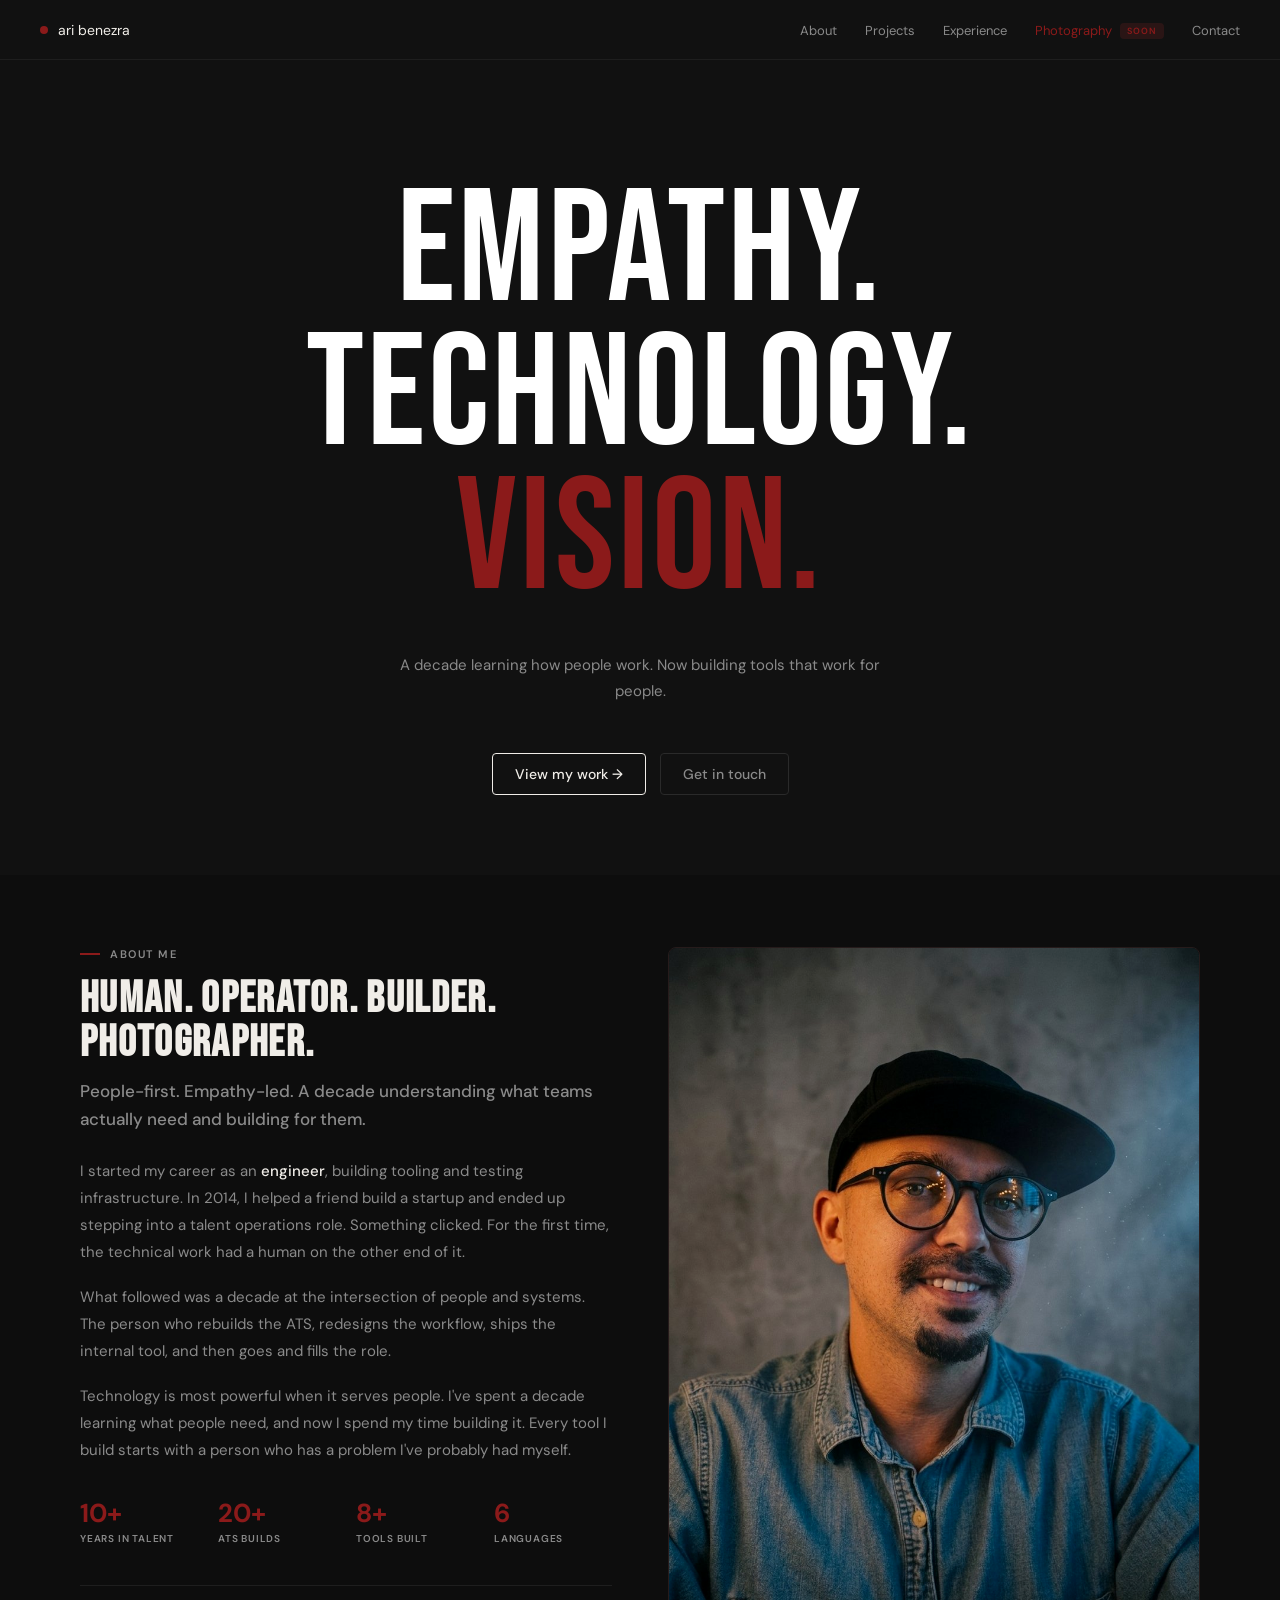
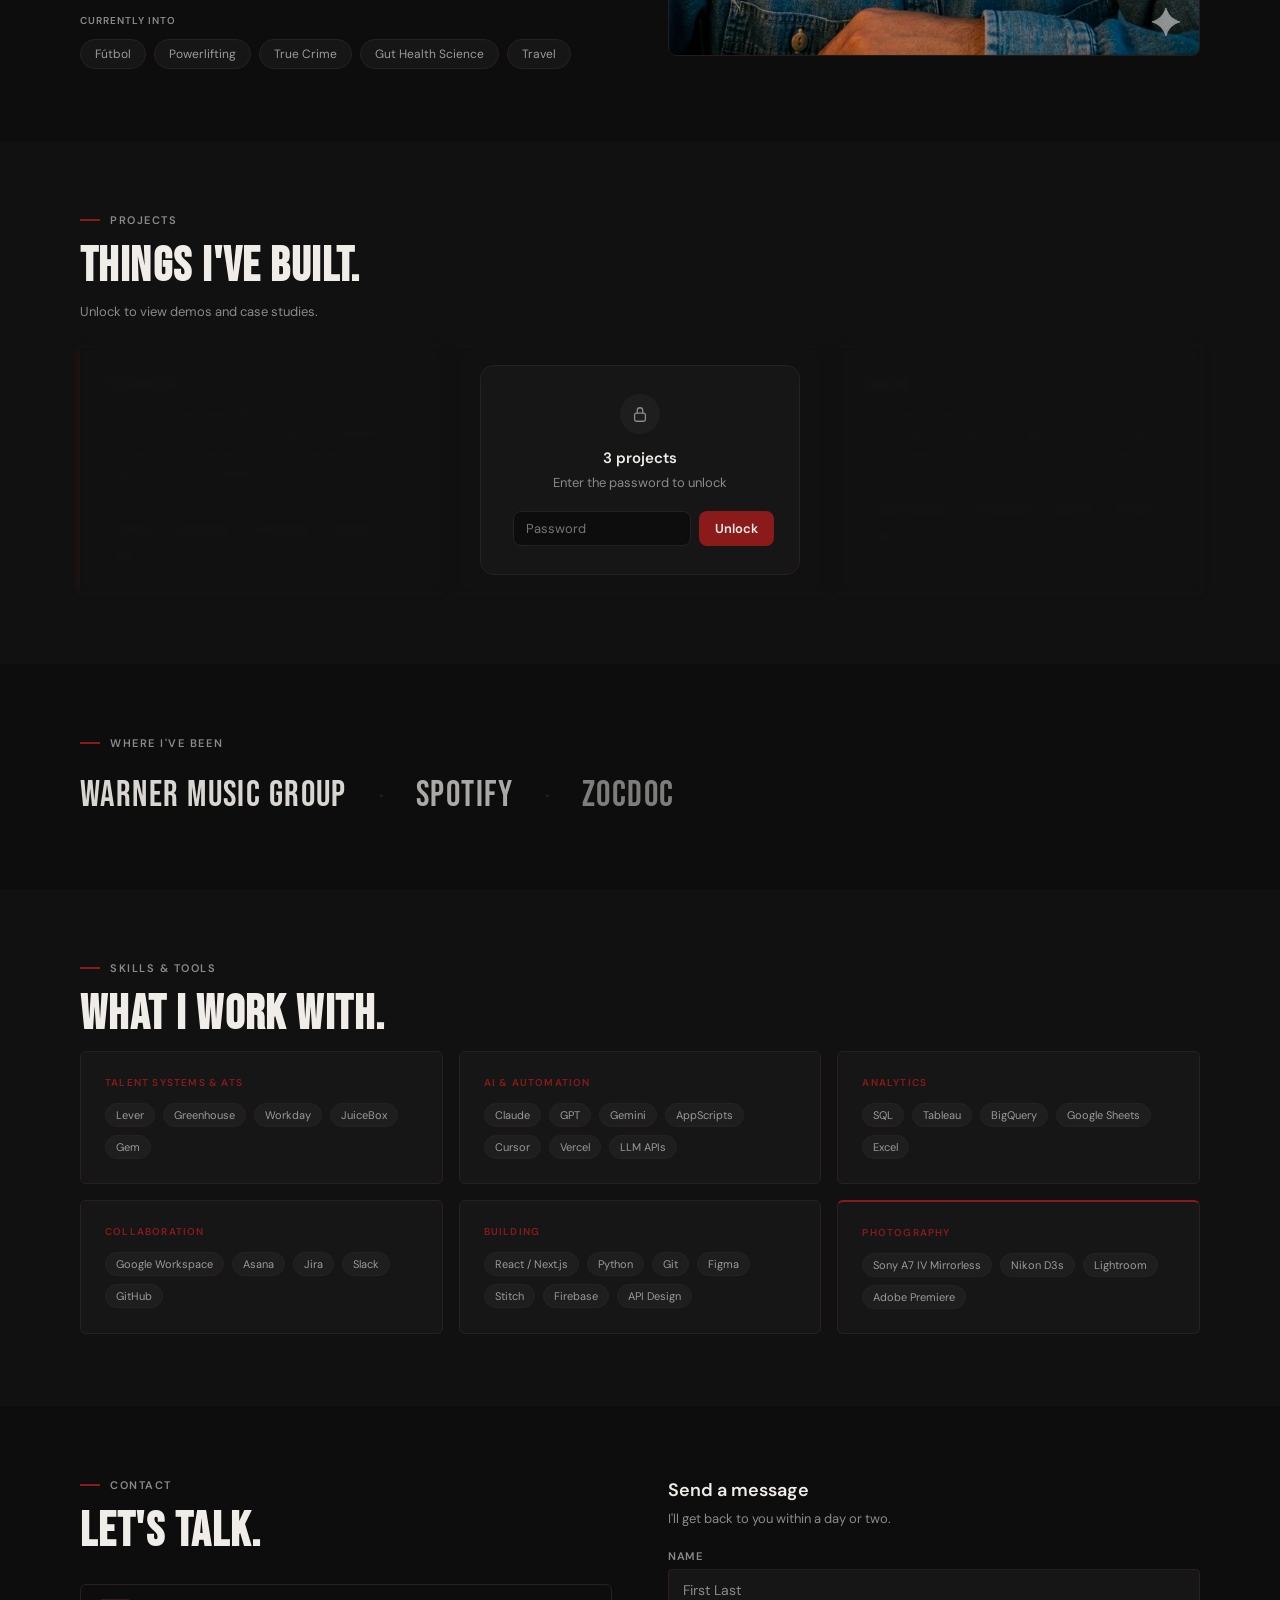
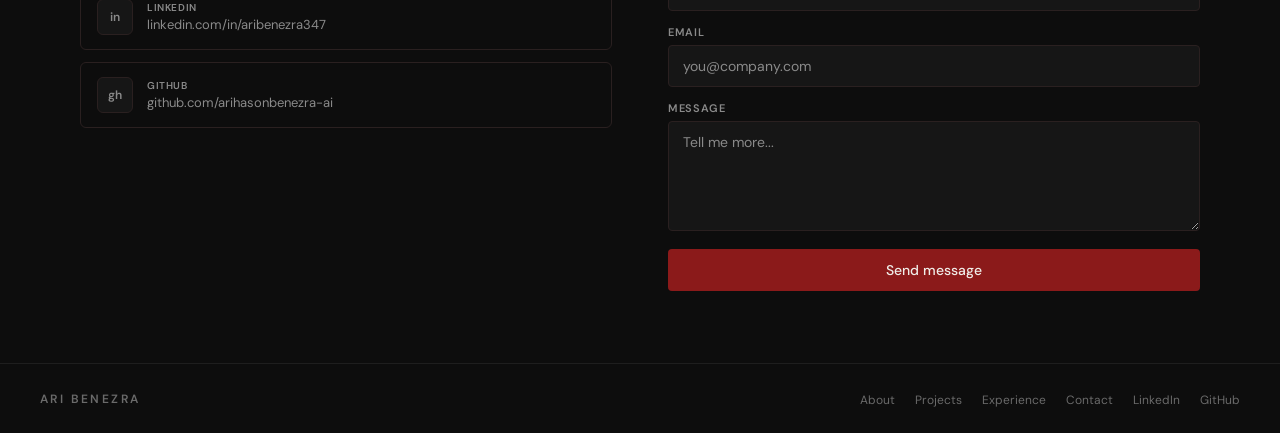
==== index.html @ 7c0af161 "Update hero subheadline" ====
<!DOCTYPE html>
<html lang="en">
<head>
<meta charset="UTF-8"/>
  <link rel="apple-touch-icon" sizes="180x180" href="/apple-touch-icon.png">
  <link rel="icon" type="image/png" sizes="32x32" href="/favicon-32x32.png">
  <link rel="icon" type="image/png" sizes="16x16" href="/favicon-16x16.png">
  <link rel="manifest" href="/site.webmanifest">

  <!-- Open Graph -->
  <meta property="og:title" content="Ari Benezra — Talent &amp; People Tech"/>
  <meta property="og:description" content="Engineer. Recruiter. Builder. A decade at the intersection of people and systems — now designing and shipping tools for people."/>
  <meta property="og:url" content="https://aribenezra.com"/>
  <meta property="og:type" content="website"/>
  <meta name="twitter:card" content="summary_large_image"/>
  <meta name="twitter:title" content="Ari Benezra — Talent &amp; People Tech"/>
  <meta name="twitter:description" content="Engineer. Recruiter. Builder. A decade at the intersection of people and systems — now designing and shipping tools for people."/>
<meta name="viewport" content="width=device-width, initial-scale=1.0"/>
<title>Ari Benezra</title>
<link href="https://fonts.googleapis.com/css2?family=Bebas+Neue&family=DM+Sans:wght@300;400;500;600&display=swap" rel="stylesheet"/>
<style>
*{box-sizing:border-box;margin:0;padding:0}
:root{
  --bg:#111111;--surface:#0D0D0D;--card:#161616;
  --border:#2A2020;--border-subtle:#1E1E1E;
  --accent:#8B1A1A;--accent-soft:#2A1515;
  --text:#F0EDE8;--muted:#8A8A8A;--dim:#8A8A8A;--verydim:#8A8A8A;--footer-muted:#6A6A6A;
  --amber:#8B1A1A;
}
html{scroll-behavior:smooth}
body{background:var(--bg);color:var(--text);font-family:'DM Sans',sans-serif;-webkit-font-smoothing:antialiased;overflow-x:hidden}
section{padding:72px 40px}

nav{
  position:sticky;top:0;left:0;right:0;z-index:100;
  padding:0 40px;height:60px;
  display:flex;align-items:center;justify-content:space-between;
  background:#111111;
  border-bottom:1px solid #1E1E1E;
}
.nav-logo{
  display:flex;align-items:center;gap:10px;
  font-family:'DM Sans',sans-serif;font-size:14px;font-weight:400;letter-spacing:normal;text-transform:none;
  color:#F0EDE8;text-decoration:none;
}
.nav-logo-dot{width:8px;height:8px;background:#8B1A1A;border-radius:50%;flex-shrink:0}
.nav-links{display:flex;gap:28px;list-style:none;align-items:center;flex-wrap:wrap}
.nav-links a{font-size:13px;font-weight:400;color:#8A8A8A;text-decoration:none;transition:color .15s}
.nav-links a:hover{color:#F0EDE8}
.nav-link-photo{display:inline-flex;align-items:center;gap:8px;font-weight:500;color:#8B1A1A!important}
.nav-link-photo:hover{color:#F0EDE8!important}
.nav-soon{
  font-size:9px;font-weight:600;letter-spacing:.12em;text-transform:uppercase;
  background:#2A1515;color:#8B1A1A;border-radius:4px;padding:2px 7px;
}

.hero{
  background:#111111;
  min-height:auto;
  width:100%;
  display:flex;
  flex-direction:column;
  align-items:center;
  justify-content:center;
  padding:120px 80px 80px;
  position:relative;
  text-align:center;
}
.hero-inner{
  width:100%;
  max-width:none;
  margin:0 auto;
  display:flex;
  flex-direction:column;
  align-items:center;
  text-align:center;
}
.hero-headline{
  font-family:'Bebas Neue',sans-serif;
  font-size:clamp(76px,14vw,160px);
  line-height:.9;
  letter-spacing:.02em;
  width:100%;
  text-align:center;
}
.hero-headline .hl-white{color:#fff}
.hero-headline .hl-crimson{color:#8B1A1A}
.hero-sub{
  margin:40px auto 0;
  font-size:15px;
  font-weight:400;
  color:#8A8A8A;
  line-height:1.75;
  max-width:520px;
  text-align:center;
}
.hero-actions{
  display:flex;
  flex-wrap:wrap;
  gap:14px;
  margin-top:48px;
  justify-content:center;
  width:100%;
}
.hero-btn{
  display:inline-flex;align-items:center;gap:8px;
  font-size:14px;font-weight:500;font-family:'DM Sans',sans-serif;
  padding:11px 22px;border-radius:4px;text-decoration:none;cursor:pointer;
  transition:opacity .15s,border-color .15s,color .15s;
}
.hero-btn-primary{border:1px solid #F0EDE8;color:#F0EDE8;background:transparent}
.hero-btn-primary:hover{opacity:.85}
.hero-btn-secondary{border:1px solid #2A2A2A;color:#8A8A8A;background:transparent}
.hero-btn-secondary:hover{color:#F0EDE8;border-color:#6A6A6A}

.container{max-width:1120px;margin:0 auto;padding:0}
.eyebrow{
  font-size:11px;font-weight:600;letter-spacing:.14em;text-transform:uppercase;
  color:#8A8A8A;margin-bottom:16px;display:flex;align-items:center;gap:10px;
}
.eyebrow::before{content:'';width:20px;height:2px;background:#8B1A1A;flex-shrink:0}
.section-title{
  font-family:'Bebas Neue',sans-serif;font-size:48px;letter-spacing:.03em;color:#F0EDE8;line-height:1;margin-bottom:12px;
}
.section-title--about{font-size:44px}
.proj-subtitle{font-size:13px;color:#8A8A8A;margin-bottom:28px;max-width:520px}

.about-section{background:#0D0D0D}
.about-grid{display:grid;grid-template-columns:1fr 1fr;gap:56px;align-items:start}
.about-text .about-lead{font-size:17px;font-weight:500;color:#8A8A8A;line-height:1.7;margin-bottom:24px}
.about-text p{font-size:15px;color:#8A8A8A;line-height:1.8;margin-bottom:18px}
.about-text p strong{color:#F0EDE8;font-weight:500}
.about-stats{display:grid;grid-template-columns:repeat(4,1fr);gap:20px;margin-top:36px}
.stat-num{font-size:26px;font-weight:700;color:#8B1A1A;line-height:1;margin-bottom:6px}
.stat-label{font-size:10px;font-weight:600;letter-spacing:.08em;text-transform:uppercase;color:#8A8A8A}
.about-currently{margin-top:40px;padding-top:28px;border-top:1px solid #1E1E1E}
.about-currently-label{
  font-size:10px;font-weight:600;letter-spacing:.1em;text-transform:uppercase;color:#8A8A8A;margin-bottom:12px;
}
.about-chip-row{display:flex;flex-wrap:wrap;gap:8px}
.about-chip{
  background:#161616;border:1px solid #2A2020;color:#9A9A9A;
  font-size:12px;padding:6px 14px;border-radius:20px;
}
.about-img{width:100%;border-radius:8px;border:1px solid #2A2020;filter:contrast(1.05)}
.about-photo-col{align-self:start}

.proj-bg{background:#111111}
.project-cards{display:grid;grid-template-columns:1fr 1fr 1fr;gap:20px;margin-top:8px;position:relative}
.project-card{
  background:#161616;border:1px solid #2A2020;border-left:2px solid #8B1A1A;
  border-radius:6px;padding:24px;text-decoration:none;display:block;
  transition:border-color .2s,transform .2s;
}
.project-card:hover{border-color:#3a2a2a;transform:translateY(-2px)}
.project-card h3{font-size:15px;font-weight:500;color:#F0EDE8;margin-bottom:10px}
.project-card p{font-size:12px;color:#8A8A8A;line-height:1.7;margin-bottom:14px}
.project-tags{display:flex;flex-wrap:wrap;gap:6px}
.ptag{background:#1E1E1E;color:#9A9A9A;font-size:10px;font-weight:500;padding:4px 8px;border-radius:3px}
.project-card-links a:hover{text-decoration:underline}

.exp-section{background:#0D0D0D}
.exp-list{margin-top:8px}
.exp-item{
  padding:24px 0;border-bottom:1px solid #1E1E1E;
  display:grid;grid-template-columns:180px 1fr;gap:32px;align-items:start;
}
.exp-item:last-child{border-bottom:none}
.exp-date{font-size:12px;color:#8A8A8A}
.exp-role{font-size:15px;font-weight:500;color:#F0EDE8;margin-bottom:6px}
.exp-company{font-size:13px;color:#8B1A1A;font-weight:500}

.skills-bg{background:#111111}
.skills-grid{display:grid;grid-template-columns:repeat(3,1fr);gap:16px;margin-top:8px}
.skill-group{background:#161616;border:1px solid #2A2020;border-radius:6px;padding:24px}
.skill-group--photo{border-top:2px solid #8B1A1A}
.skill-group-title{
  font-size:10px;font-weight:600;letter-spacing:.12em;text-transform:uppercase;color:#8B1A1A;margin-bottom:14px;
}
.skill-chips{display:flex;flex-wrap:wrap;gap:8px}
.skill-chip{
  background:#1E1E1E;border:1px solid #2A2020;color:#9A9A9A;
  font-size:11px;padding:4px 10px;border-radius:20px;
}

.contact-section{background:#0D0D0D}
.contact-inner{display:grid;grid-template-columns:1fr 1fr;gap:56px;align-items:start}
.contact-links{display:flex;flex-direction:column;gap:12px;margin-top:28px}
.contact-link{
  display:flex;align-items:center;gap:14px;padding:14px 16px;
  background:transparent;border:1px solid #2A2020;border-radius:6px;text-decoration:none;transition:border-color .15s;
}
.contact-link:hover{border-color:#6A6A6A}
.contact-link:hover .cl-value{color:#F0EDE8}
.contact-link-icon{
  width:36px;height:36px;background:#161616;border:1px solid #2A2020;border-radius:6px;
  display:flex;align-items:center;justify-content:center;font-size:12px;font-weight:600;color:#8A8A8A;flex-shrink:0;
}
.cl-label{font-size:10px;color:#8A8A8A;margin-bottom:2px;letter-spacing:.06em;text-transform:uppercase;font-weight:600}
.cl-value{font-size:13px;font-weight:400;color:#8A8A8A;transition:color .15s}
.contact-form-wrap{background:transparent;border:none;padding:0}
.contact-form-wrap h3{color:#F0EDE8;font-size:18px;font-weight:600;margin-bottom:8px}
.contact-form-wrap .form-hint{font-size:13px;color:#8A8A8A;margin-bottom:22px}
.contact-form-wrap input,.contact-form-wrap textarea{
  background:#161616;border:1px solid #2A2020;border-radius:4px;padding:11px 14px;
  font-size:14px;font-family:'DM Sans',sans-serif;color:#F0EDE8;outline:none;width:100%;box-sizing:border-box;
  transition:border-color .15s;
}
.contact-form-wrap textarea{min-height:110px;resize:vertical}
.contact-form-wrap input::placeholder,.contact-form-wrap textarea::placeholder{color:#8A8A8A}
.contact-form-wrap input:focus,.contact-form-wrap textarea:focus{border-color:#8B1A1A}
.contact-form-wrap label{font-size:11px;color:#8A8A8A;letter-spacing:.06em;text-transform:uppercase;font-weight:600}
.btn-submit{
  width:100%;background:#8B1A1A;color:#F0EDE8;border:none;border-radius:4px;
  padding:12px;font-size:14px;font-weight:500;font-family:'DM Sans',sans-serif;cursor:pointer;
  transition:background .15s,opacity .15s;
}
.btn-submit:hover{background:#a02020}

footer{
  background:#0D0D0D;border-top:1px solid #1E1E1E;padding:24px 40px;
  display:flex;align-items:center;justify-content:space-between;flex-wrap:wrap;gap:16px;
}
.footer-name{
  font-size:12px;font-weight:600;letter-spacing:.2em;text-transform:uppercase;color:#6A6A6A;
}
.footer-links{display:flex;flex-wrap:wrap;gap:20px;list-style:none}
.footer-links a{font-size:12px;color:#6A6A6A;text-decoration:none;transition:color .15s}
.footer-links a:hover{color:#8A8A8A}

.fu{animation:fadeUp .7s ease forwards;opacity:0}
@keyframes fadeUp{from{opacity:0;transform:translateY(16px)}to{opacity:1;transform:translateY(0)}}
.d1{animation-delay:.08s}

@media(max-width:900px){
  nav{padding:0 24px}
  section{padding:56px 24px}
  .hero{padding:96px 32px 64px;min-height:auto}
  .hero-sub{margin-top:32px}
  .hero-actions{margin-top:40px}
  .about-grid,.contact-inner,.exp-item{grid-template-columns:1fr}
  .about-stats{grid-template-columns:repeat(2,1fr)}
  .project-cards{grid-template-columns:1fr}
  .skills-grid{grid-template-columns:1fr 1fr}
  footer{padding:24px 24px}
}
@media(max-width:600px){
  .nav-links{gap:14px}
  .hero{padding:80px 24px 56px}
  .skills-grid{grid-template-columns:1fr}
  .about-stats{grid-template-columns:1fr 1fr;gap:14px}
  .stat-num{font-size:22px}
}

.company-bar {
  display: flex;
  align-items: center;
  gap: 32px;
  flex-wrap: wrap;
  margin-top: 24px;
}
.company-name {
  font-family: 'Bebas Neue', sans-serif;
  font-size: 36px;
  color: #F0EDE8;
  letter-spacing: 0.04em;
}
.company-dot {
  color: #2A2020;
  font-size: 24px;
}
</style>
</head>
<body>

<nav>
  <a href="#" class="nav-logo"><span class="nav-logo-dot" aria-hidden="true"></span>ari benezra</a>
  <ul class="nav-links">
    <li><a href="#about">About</a></li>
    <li><a href="#projects">Projects</a></li>
    <li><a href="#experience">Experience</a></li>
    <li><a href="#" class="nav-link-photo">Photography <span class="nav-soon">Soon</span></a></li>
    <li><a href="#contact">Contact</a></li>
  </ul>
</nav>

<section class="hero">
  <div class="hero-inner fu d1">
    <div class="hero-headline">
      <div class="hl-white">EMPATHY.</div>
      <div class="hl-white">TECHNOLOGY.</div>
      <div class="hl-crimson">VISION.</div>
    </div>
    <p class="hero-sub">A decade learning how people work. Now building tools that work for people.</p>
    <div class="hero-actions">
      <a class="hero-btn hero-btn-primary" href="#projects">View my work →</a>
      <a class="hero-btn hero-btn-secondary" href="#contact">Get in touch</a>
    </div>
  </div>
</section>

<!-- ABOUT -->
<section id="about" class="about-section">
  <div class="container">
    <div class="about-grid">
            <div class="about-text">
        <div class="eyebrow">About me</div>
        <h2 class="section-title section-title--about">HUMAN. OPERATOR. BUILDER. PHOTOGRAPHER.</h2>
        <p class="about-lead">People-first. Empathy-led. A decade understanding what teams actually need and building for them.</p>
        <p>I started my career as an <strong>engineer</strong>, building tooling and testing infrastructure. In 2014, I helped a friend build a startup and ended up stepping into a talent operations role. Something clicked. For the first time, the technical work had a human on the other end of it.</p>
        <p>What followed was a decade at the intersection of people and systems. The person who rebuilds the ATS, redesigns the workflow, ships the internal tool, and then goes and fills the role.</p>
        <p>Technology is most powerful when it serves people. I've spent a decade learning what people need, and now I spend my time building it. Every tool I build starts with a person who has a problem I've probably had myself.</p>
        <div class="about-stats">
          <div class="stat-item"><div class="stat-num">10+</div><div class="stat-label">Years in talent</div></div>
          <div class="stat-item"><div class="stat-num">20+</div><div class="stat-label">ATS builds</div></div>
          <div class="stat-item"><div class="stat-num">8+</div><div class="stat-label">Tools built</div></div>
          <div class="stat-item"><div class="stat-num">6</div><div class="stat-label">Languages</div></div>
        </div>
        <div class="about-currently">
          <div class="about-currently-label">Currently into</div>
          <div class="about-chip-row">
            <span class="about-chip">Fútbol</span>
            <span class="about-chip">Powerlifting</span>
            <span class="about-chip">True Crime</span>
            <span class="about-chip">Gut Health Science</span>
            <span class="about-chip">Travel</span>
          </div>
        </div>
      </div>
      <div class="about-photo-col">
        <img class="about-img" src="[data-uri]" alt="Ari Benezra"/>
      </div>
    </div>
  </div>
</section>

<!-- PROJECTS -->
<section id="projects" class="proj-bg">
  <div class="container">
    <div class="eyebrow">Projects</div>
    <h2 class="section-title">THINGS I'VE BUILT.</h2>
    <p class="proj-subtitle">Unlock to view demos and case studies.</p>
    <div class="project-cards" style="position:relative">
      <div id="proj-card-1" class="project-card" style="cursor:default;filter:blur(5px);pointer-events:none;user-select:none;opacity:.7">
        <h3>Locked In.</h3>
        <p>Interview scheduling platform with a recruiter/coordinator persona split. AI availability parsing, resume upload, AI email drafting, dual calendar previews, dashboard, reports, and historic archive.</p>
        <div class="project-tags"><span class="ptag">HR Tech</span><span class="ptag">Scheduling</span><span class="ptag">AI-Powered</span><span class="ptag">Firebase</span><span class="ptag">Live</span></div>
      </div>
      <div id="proj-card-2" class="project-card" style="cursor:default;filter:blur(5px);pointer-events:none;user-select:none;opacity:.7">
        <h3>Scout.</h3>
        <p>AI-powered hiring assistant with conversational intent detection. Answers candidate FAQ dynamically, and routes to a full interview trainer — with Practice Q&amp;A, STAR Coaching, and Mock Interview modes powered by Claude.</p>
        <div class="project-tags"><span class="ptag">AI</span><span class="ptag">Interview Prep</span><span class="ptag">Google Sheets</span><span class="ptag">Live</span></div>
      </div>
      <div id="proj-card-3" class="project-card" style="cursor:default;filter:blur(5px);pointer-events:none;user-select:none;opacity:.7">
        <h3>Signal.</h3>
        <p>AI-powered talent analytics tool. Drop in any recruiting or HR report and Signal reads it, visualizes it, and helps you tell the story — with smart filters, drill-downs, PDF exports, and an AI chat layer.</p>
        <div class="project-tags"><span class="ptag">Talent Analytics</span><span class="ptag">AI-Powered</span><span class="ptag">Data Viz</span><span class="ptag">HR Tech</span><span class="ptag">Live</span></div>
      </div>
      <div id="projects-unlock-overlay" style="position:absolute;inset:0;display:flex;align-items:center;justify-content:center;z-index:10;background:rgba(17,17,17,.95)">
        <div style="background:#161616;border:1px solid #2A2020;border-radius:14px;padding:28px 32px;text-align:center;max-width:320px;width:100%">
          <div style="width:40px;height:40px;background:#1E1E1E;border-radius:50%;display:flex;align-items:center;justify-content:center;margin:0 auto 14px">
            <svg width="18" height="18" viewBox="0 0 20 20" fill="none"><rect x="4" y="9" width="12" height="9" rx="2" stroke="#8A8A8A" stroke-width="1.5"/><path d="M7 9V6a3 3 0 016 0v3" stroke="#8A8A8A" stroke-width="1.5" stroke-linecap="round"/></svg>
          </div>
          <div style="font-size:15px;font-weight:600;color:#F0EDE8;margin-bottom:6px">3 projects</div>
          <div style="font-size:13px;color:#8A8A8A;margin-bottom:20px">Enter the password to unlock</div>
          <div style="display:flex;gap:8px">
            <input type="password" id="proj-password" placeholder="Password" onkeydown="if(event.key==='Enter')unlockProjects()" style="flex:1;background:#0D0D0D;border:1px solid #2A2020;border-radius:8px;padding:8px 12px;font-size:13px;color:#F0EDE8;outline:none;font-family:inherit"/>
            <button onclick="unlockProjects()" style="background:#8B1A1A;border:none;border-radius:8px;padding:8px 16px;font-size:13px;font-weight:600;color:#F0EDE8;cursor:pointer;font-family:inherit">Unlock</button>
          </div>
          <div id="proj-error" style="font-size:12px;color:#EF4444;margin-top:8px;display:none">Incorrect password</div>
        </div>
      </div>
    </div>
  </div>
</section>


<!-- EXPERIENCE -->
<section id="experience" class="exp-section">
  <div class="container">
    <div class="eyebrow">Where I've been</div>
    <div class="company-bar">
      <span class="company-name" style="opacity:0.9">Warner Music Group</span>
      <span class="company-dot">·</span>
      <span class="company-name" style="opacity:0.7">Spotify</span>
      <span class="company-dot">·</span>
      <span class="company-name" style="opacity:0.5">Zocdoc</span>
    </div>
  </div>
</section>


<!-- SKILLS -->
<section class="skills-bg">
  <div class="container">
    <div class="eyebrow">Skills &amp; Tools</div>
    <h2 class="section-title">WHAT I WORK WITH.</h2>
    <div class="skills-grid">
      <div class="skill-group"><div class="skill-group-title">Talent Systems &amp; ATS</div><div class="skill-chips"><span class="skill-chip">Lever</span><span class="skill-chip">Greenhouse</span><span class="skill-chip">Workday</span><span class="skill-chip">JuiceBox</span><span class="skill-chip">Gem</span></div></div>
      <div class="skill-group"><div class="skill-group-title">AI &amp; Automation</div><div class="skill-chips"><span class="skill-chip">Claude</span><span class="skill-chip">GPT</span><span class="skill-chip">Gemini</span><span class="skill-chip">AppScripts</span><span class="skill-chip">Cursor</span><span class="skill-chip">Vercel</span><span class="skill-chip">LLM APIs</span></div></div>
      <div class="skill-group"><div class="skill-group-title">Analytics</div><div class="skill-chips"><span class="skill-chip">SQL</span><span class="skill-chip">Tableau</span><span class="skill-chip">BigQuery</span><span class="skill-chip">Google Sheets</span><span class="skill-chip">Excel</span></div></div>
      <div class="skill-group"><div class="skill-group-title">Collaboration</div><div class="skill-chips"><span class="skill-chip">Google Workspace</span><span class="skill-chip">Asana</span><span class="skill-chip">Jira</span><span class="skill-chip">Slack</span><span class="skill-chip">GitHub</span></div></div>
      <div class="skill-group"><div class="skill-group-title">Building</div><div class="skill-chips"><span class="skill-chip">React / Next.js</span><span class="skill-chip">Python</span><span class="skill-chip">Git</span><span class="skill-chip">Figma</span><span class="skill-chip">Stitch</span><span class="skill-chip">Firebase</span><span class="skill-chip">API Design</span></div></div>
      <div class="skill-group skill-group--photo"><div class="skill-group-title">Photography</div><div class="skill-chips"><span class="skill-chip">Sony A7 IV Mirrorless</span><span class="skill-chip">Nikon D3s</span><span class="skill-chip">Lightroom</span><span class="skill-chip">Adobe Premiere</span></div></div>
    </div>
  </div>
</section>


<!-- CONTACT -->
<section id="contact" class="contact-section">
  <div class="container">
    <div class="contact-inner">
      <div>
        <div class="eyebrow">Contact</div>
        <h2 class="section-title">LET'S TALK.</h2>
        <div class="contact-links">
          <a href="https://www.linkedin.com/in/aribenezra347/" target="_blank" rel="noopener noreferrer" class="contact-link"><div class="contact-link-icon">in</div><div><div class="cl-label">LinkedIn</div><div class="cl-value">linkedin.com/in/aribenezra347</div></div></a>
          <a href="https://github.com/arihasonbenezra-ai" target="_blank" rel="noopener noreferrer" class="contact-link"><div class="contact-link-icon">gh</div><div><div class="cl-label">GitHub</div><div class="cl-value">github.com/arihasonbenezra-ai</div></div></a>
        </div>
      </div>
      <div class="contact-form-wrap">
        <h3>Send a message</h3>
        <p class="form-hint">I'll get back to you within a day or two.</p>
        <form action="https://formspree.io/f/mykndkln" method="POST">
          <div style="display:flex;flex-direction:column;gap:6px;margin-bottom:14px"><label for="cf-name">Name</label><input id="cf-name" name="name" placeholder="First Last"/></div>
          <div style="display:flex;flex-direction:column;gap:6px;margin-bottom:14px"><label for="cf-email">Email</label><input id="cf-email" type="email" name="email" placeholder="you@company.com"/></div>
          <div style="display:flex;flex-direction:column;gap:6px;margin-bottom:18px"><label for="cf-msg">Message</label><textarea id="cf-msg" name="message" placeholder="Tell me more..."></textarea></div>
          <button type="submit" class="btn-submit">Send message</button>
        </form>
      </div>
    </div>
  </div>
</section>


<footer>
  <div class="footer-name">ARI BENEZRA</div>
  <ul class="footer-links">
    <li><a href="#about">About</a></li>
    <li><a href="#projects">Projects</a></li>
    <li><a href="#experience">Experience</a></li>
    <li><a href="#contact">Contact</a></li>
    <li><a href="https://www.linkedin.com/in/aribenezra347/" target="_blank">LinkedIn</a></li>
    <li><a href="https://github.com/arihasonbenezra-ai" target="_blank">GitHub</a></li>
  </ul>
</footer>

<script>
function unlockProjects() {
  var pw = document.getElementById('proj-password').value;
  if (pw === '347queens') {
    var overlay = document.getElementById('projects-unlock-overlay');
    var cards = [
      { id: 'proj-card-3', links: '<div class="project-card-links" style="display:flex;gap:10px;margin-top:16px;flex-wrap:wrap"><a href="https://aribenezra.com/signal" target="_blank" rel="noopener noreferrer" style="display:inline-flex;align-items:center;gap:6px;font-size:12px;font-weight:500;color:#F0EDE8;text-decoration:none;background:#8B1A1A;padding:8px 16px;border-radius:4px">Learn More ↗</a></div>' },
      { id: 'proj-card-1', links: '<div class="project-card-links" style="display:flex;gap:10px;margin-top:16px;flex-wrap:wrap"><a href="https://aribenezra.com/lockedin" target="_blank" rel="noopener noreferrer" style="display:inline-flex;align-items:center;gap:6px;font-size:12px;font-weight:500;color:#F0EDE8;text-decoration:none;background:#8B1A1A;padding:8px 16px;border-radius:4px">Learn More ↗</a><a href="https://aribenezra.com/locked-in-case-study" target="_blank" rel="noopener noreferrer" style="display:inline-flex;align-items:center;gap:6px;font-size:12px;font-weight:500;color:#8B1A1A;text-decoration:none;border:1px solid #8B1A1A;padding:8px 16px;border-radius:4px">Business Case Study ↗</a><a href="https://aribenezra.com/locked-in-ux-case-study" target="_blank" rel="noopener noreferrer" style="display:inline-flex;align-items:center;gap:6px;font-size:12px;font-weight:500;color:#8B1A1A;text-decoration:none;border:1px solid #8B1A1A;padding:8px 16px;border-radius:4px">UX Case Study ↗</a></div>' },
      { id: 'proj-card-2', links: '<div class="project-card-links" style="display:flex;gap:10px;margin-top:16px;flex-wrap:wrap"><a href="https://aribenezra.com/scout" target="_blank" rel="noopener noreferrer" style="display:inline-flex;align-items:center;gap:6px;font-size:12px;font-weight:500;color:#F0EDE8;text-decoration:none;background:#8B1A1A;padding:8px 16px;border-radius:4px">Learn More ↗</a></div>' }
    ];
    cards.forEach(function(c) {
      var el = document.getElementById(c.id);
      if (el) {
        el.style.filter = 'none';
        el.style.pointerEvents = 'auto';
        el.style.userSelect = 'auto';
        el.style.opacity = '1';
        el.querySelector('.project-tags').insertAdjacentHTML('afterend', c.links);
      }
    });
    if (overlay) overlay.style.display = 'none';
  } else {
    var err = document.getElementById('proj-error');
    if (err) { err.style.display = 'block'; setTimeout(function(){ err.style.display='none'; }, 2500); }
  }
}
</script>
</body>
</html>
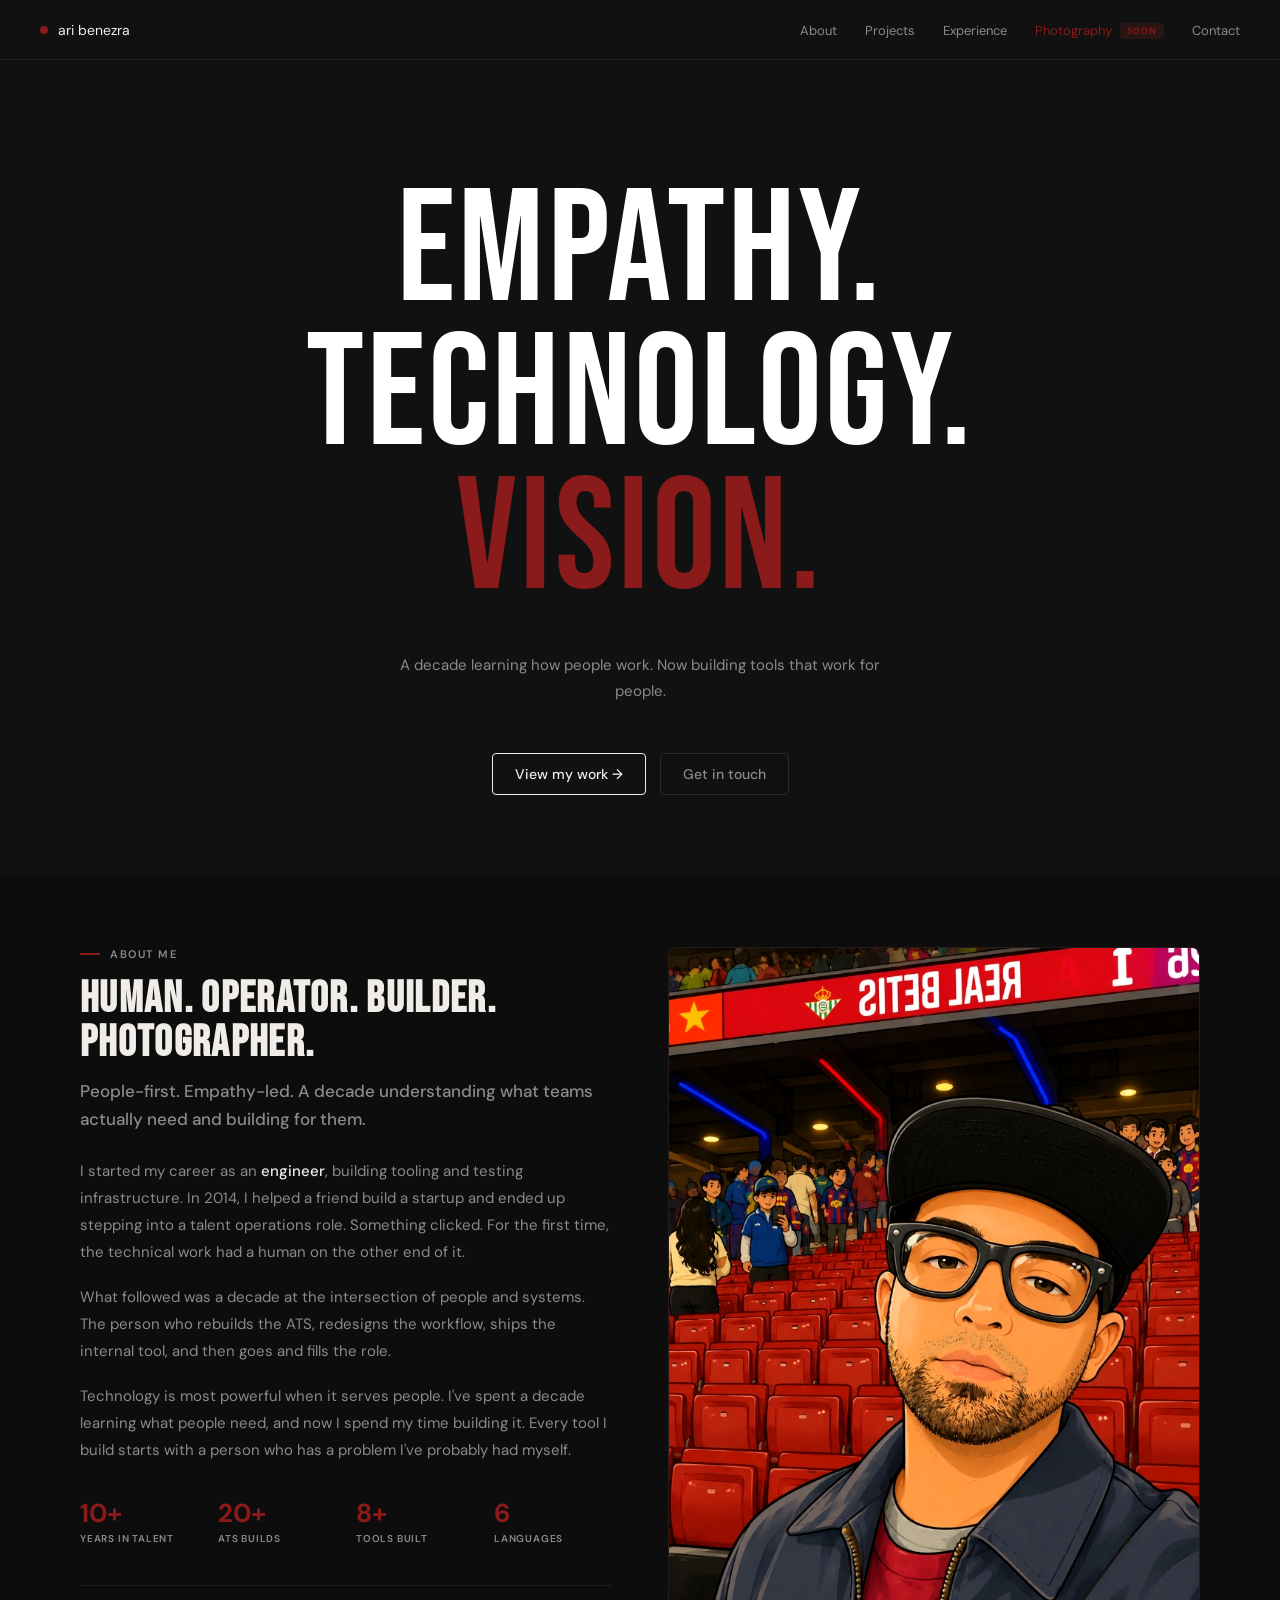
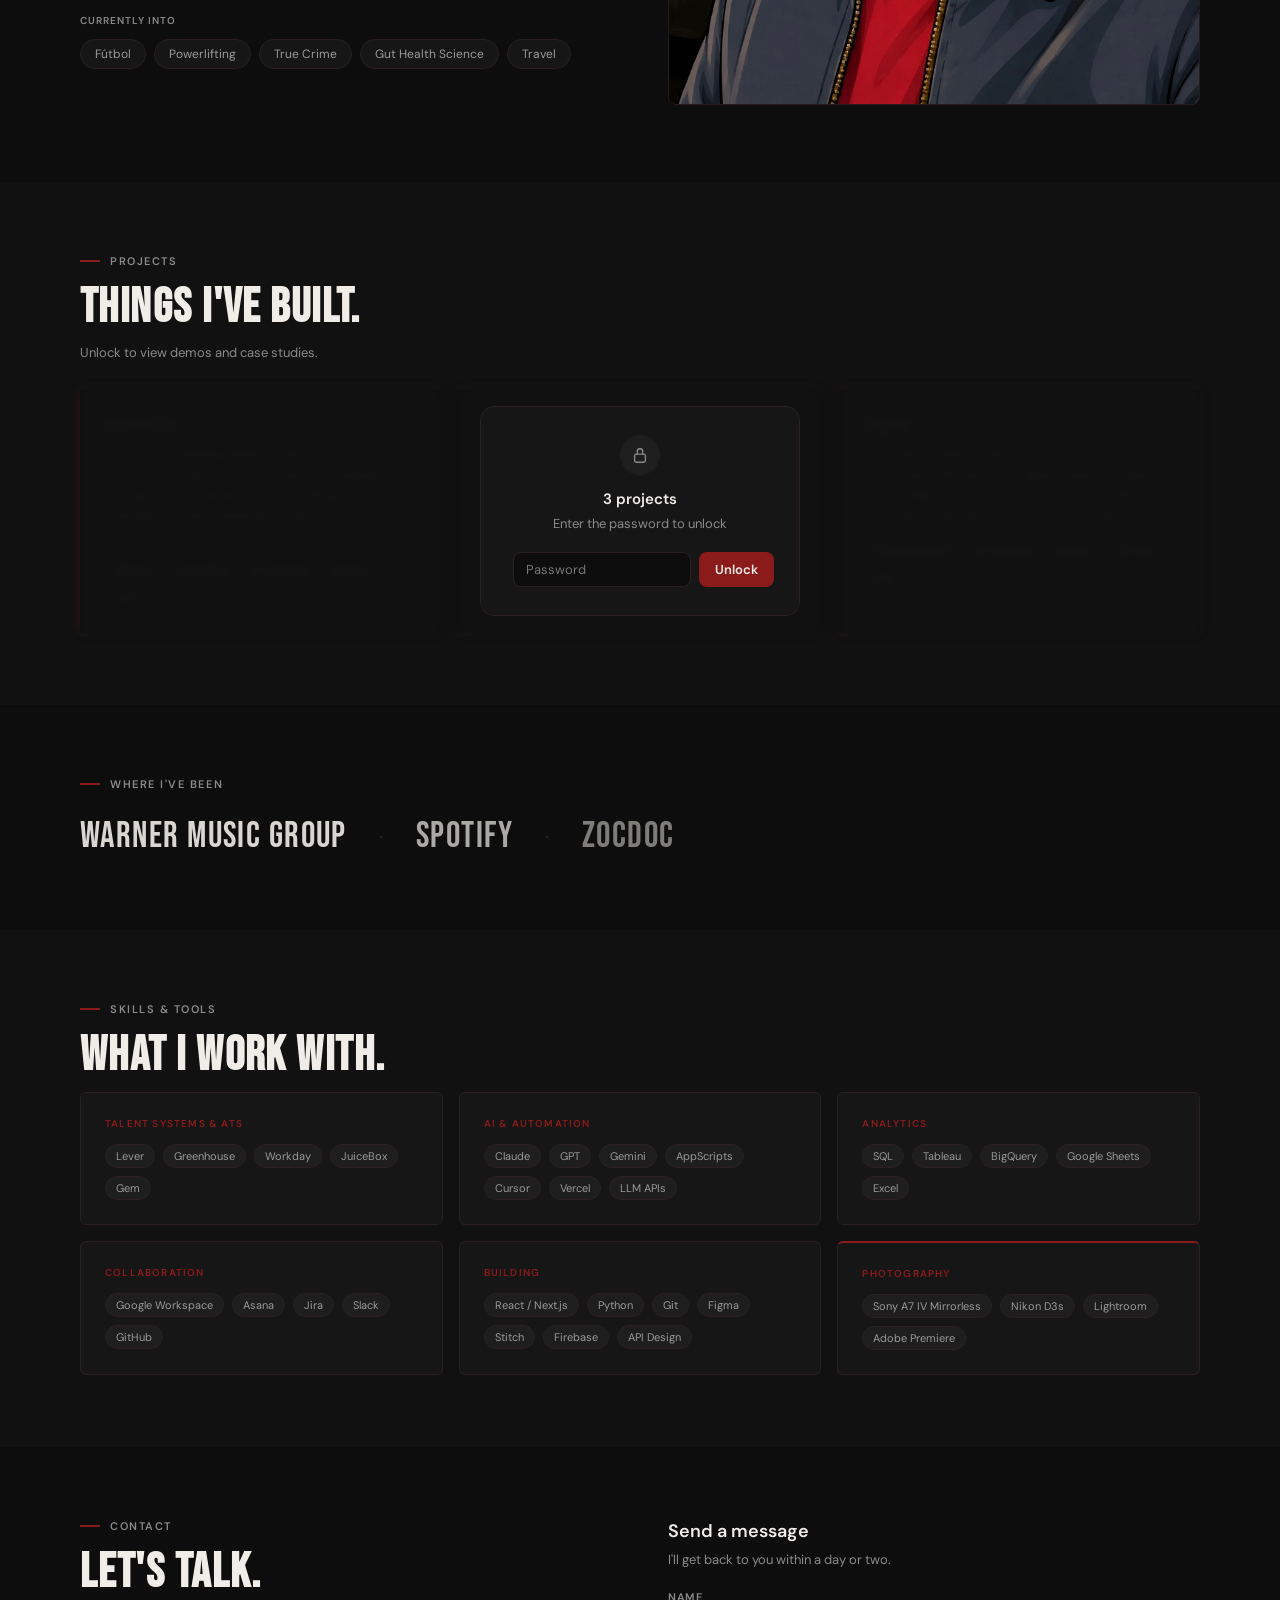
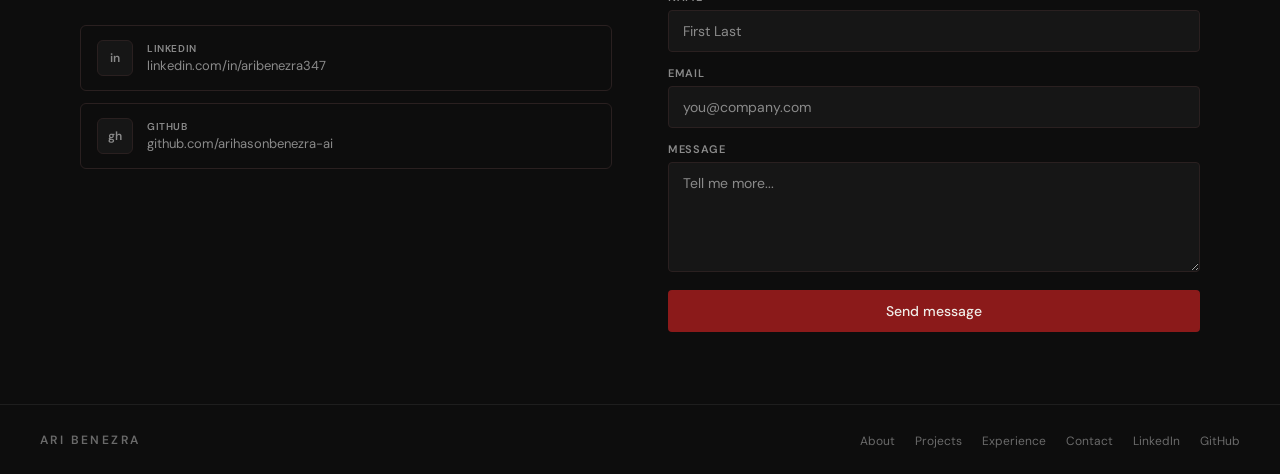
==== commit e4dab873: "Update About photo to new portrait. Co-authored-by: Cursor <cursoragent@cursor.com>" ====
--- a/index.html
+++ b/index.html
@@ -328,7 +328,7 @@
         </div>
       </div>
       <div class="about-photo-col">
-        <img class="about-img" src="[data-uri]" alt="Ari Benezra"/>
+        <img class="about-img" src="images/ari.jpg" alt="Ari Benezra"/>
       </div>
     </div>
   </div>
@@ -347,9 +347,9 @@
         <div class="project-tags"><span class="ptag">HR Tech</span><span class="ptag">Scheduling</span><span class="ptag">AI-Powered</span><span class="ptag">Firebase</span><span class="ptag">Live</span></div>
       </div>
       <div id="proj-card-2" class="project-card" style="cursor:default;filter:blur(5px);pointer-events:none;user-select:none;opacity:.7">
-        <h3>Scout.</h3>
-        <p>AI-powered hiring assistant with conversational intent detection. Answers candidate FAQ dynamically, and routes to a full interview trainer — with Practice Q&amp;A, STAR Coaching, and Mock Interview modes powered by Claude.</p>
-        <div class="project-tags"><span class="ptag">AI</span><span class="ptag">Interview Prep</span><span class="ptag">Google Sheets</span><span class="ptag">Live</span></div>
+        <h3>Ezzy.</h3>
+        <p>AI interview coach for candidates. Practice questions, structure answers with STAR, run full mock interviews, and get tailored feedback on your resume.</p>
+        <div class="project-tags"><span class="ptag">AI</span><span class="ptag">Interview Prep</span><span class="ptag">Career Coaching</span><span class="ptag">Live</span></div>
       </div>
       <div id="proj-card-3" class="project-card" style="cursor:default;filter:blur(5px);pointer-events:none;user-select:none;opacity:.7">
         <h3>Signal.</h3>
@@ -453,8 +453,8 @@
     var overlay = document.getElementById('projects-unlock-overlay');
     var cards = [
       { id: 'proj-card-3', links: '<div class="project-card-links" style="display:flex;gap:10px;margin-top:16px;flex-wrap:wrap"><a href="https://aribenezra.com/signal" target="_blank" rel="noopener noreferrer" style="display:inline-flex;align-items:center;gap:6px;font-size:12px;font-weight:500;color:#F0EDE8;text-decoration:none;background:#8B1A1A;padding:8px 16px;border-radius:4px">Learn More ↗</a></div>' },
-      { id: 'proj-card-1', links: '<div class="project-card-links" style="display:flex;gap:10px;margin-top:16px;flex-wrap:wrap"><a href="https://aribenezra.com/lockedin" target="_blank" rel="noopener noreferrer" style="display:inline-flex;align-items:center;gap:6px;font-size:12px;font-weight:500;color:#F0EDE8;text-decoration:none;background:#8B1A1A;padding:8px 16px;border-radius:4px">Learn More ↗</a><a href="https://aribenezra.com/locked-in-case-study" target="_blank" rel="noopener noreferrer" style="display:inline-flex;align-items:center;gap:6px;font-size:12px;font-weight:500;color:#8B1A1A;text-decoration:none;border:1px solid #8B1A1A;padding:8px 16px;border-radius:4px">Business Case Study ↗</a><a href="https://aribenezra.com/locked-in-ux-case-study" target="_blank" rel="noopener noreferrer" style="display:inline-flex;align-items:center;gap:6px;font-size:12px;font-weight:500;color:#8B1A1A;text-decoration:none;border:1px solid #8B1A1A;padding:8px 16px;border-radius:4px">UX Case Study ↗</a></div>' },
-      { id: 'proj-card-2', links: '<div class="project-card-links" style="display:flex;gap:10px;margin-top:16px;flex-wrap:wrap"><a href="https://aribenezra.com/scout" target="_blank" rel="noopener noreferrer" style="display:inline-flex;align-items:center;gap:6px;font-size:12px;font-weight:500;color:#F0EDE8;text-decoration:none;background:#8B1A1A;padding:8px 16px;border-radius:4px">Learn More ↗</a></div>' }
+      { id: 'proj-card-1', links: '<div class="project-card-links" style="display:flex;gap:10px;margin-top:16px;flex-wrap:wrap"><a href="https://aribenezra.com/lockedin" target="_blank" rel="noopener noreferrer" style="display:inline-flex;align-items:center;gap:6px;font-size:12px;font-weight:500;color:#F0EDE8;text-decoration:none;background:#8B1A1A;padding:8px 16px;border-radius:4px">Learn More ↗</a></div>' },
+      { id: 'proj-card-2', links: '<div class="project-card-links" style="display:flex;gap:10px;margin-top:16px;flex-wrap:wrap"><a href="https://meetezzy.com" target="_blank" rel="noopener noreferrer" style="display:inline-flex;align-items:center;gap:6px;font-size:12px;font-weight:500;color:#F0EDE8;text-decoration:none;background:#8B1A1A;padding:8px 16px;border-radius:4px">Learn More ↗</a></div>' }
     ];
     cards.forEach(function(c) {
       var el = document.getElementById(c.id);
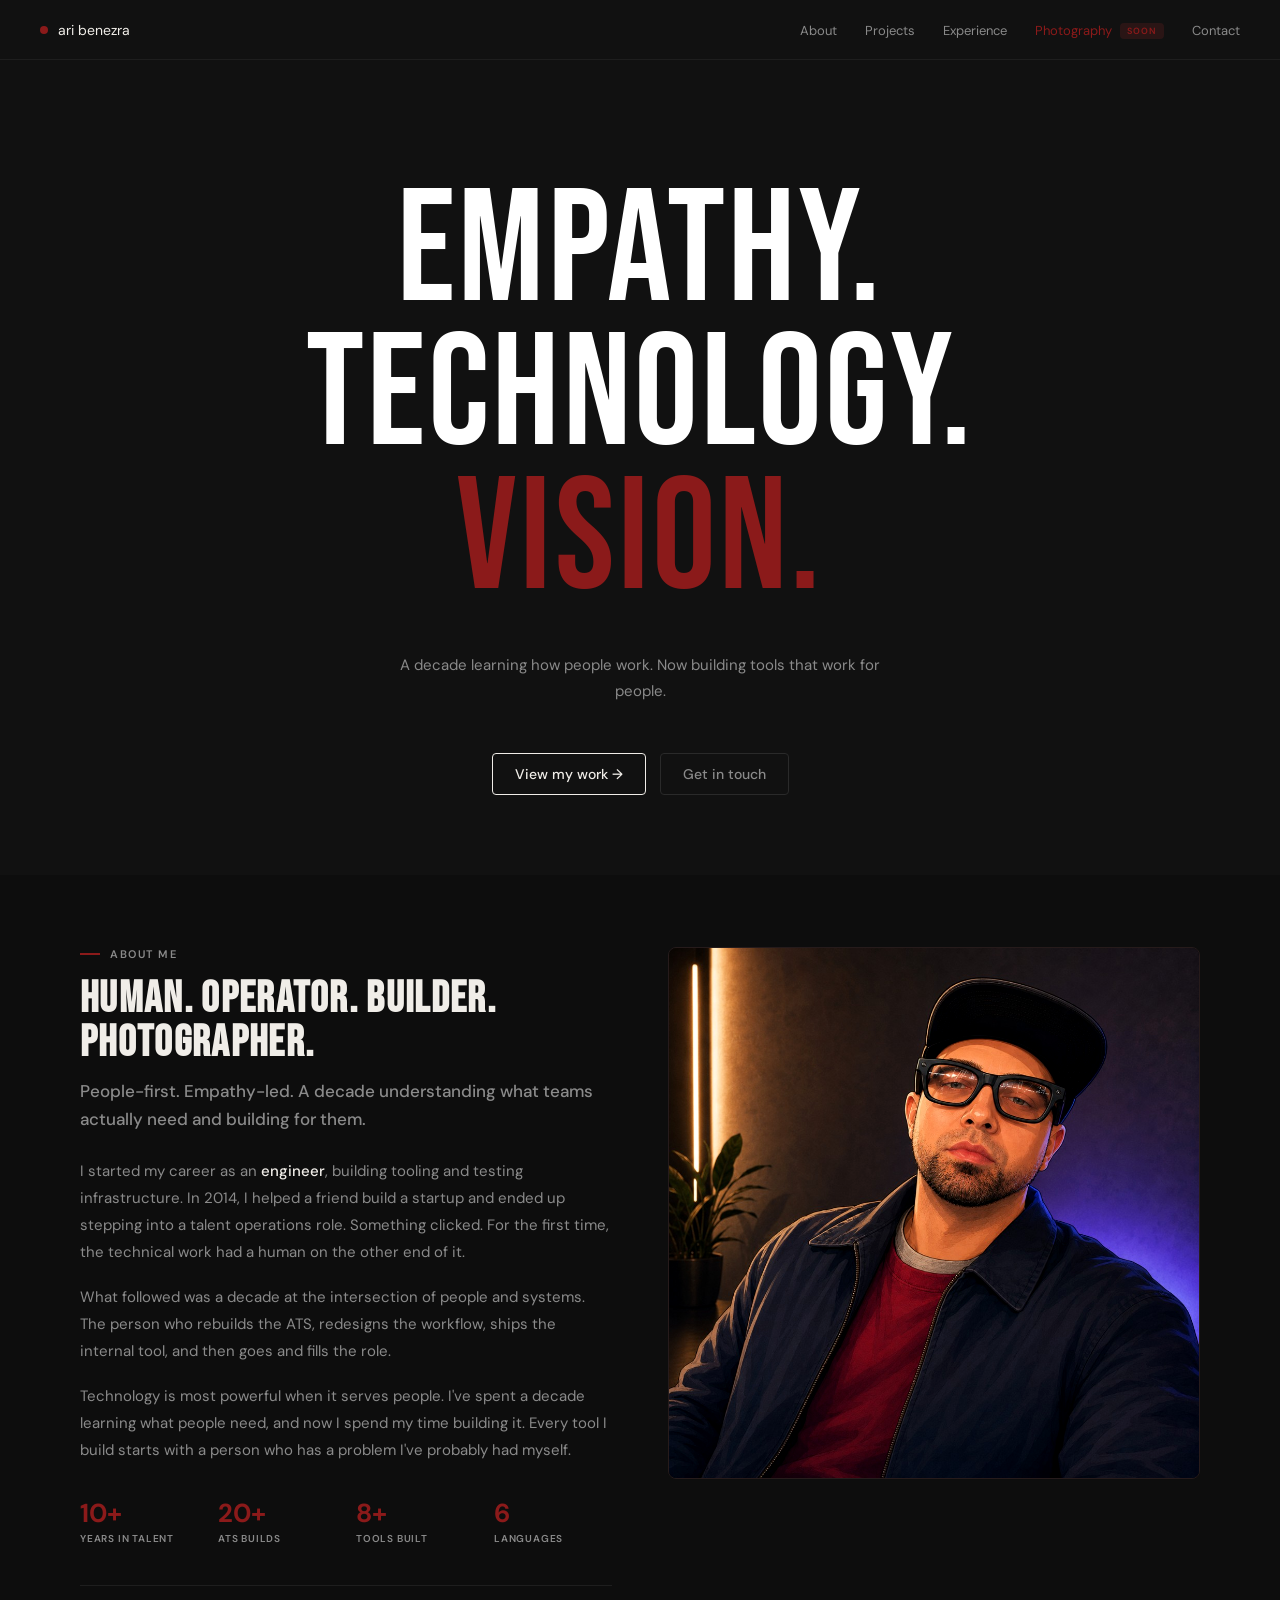
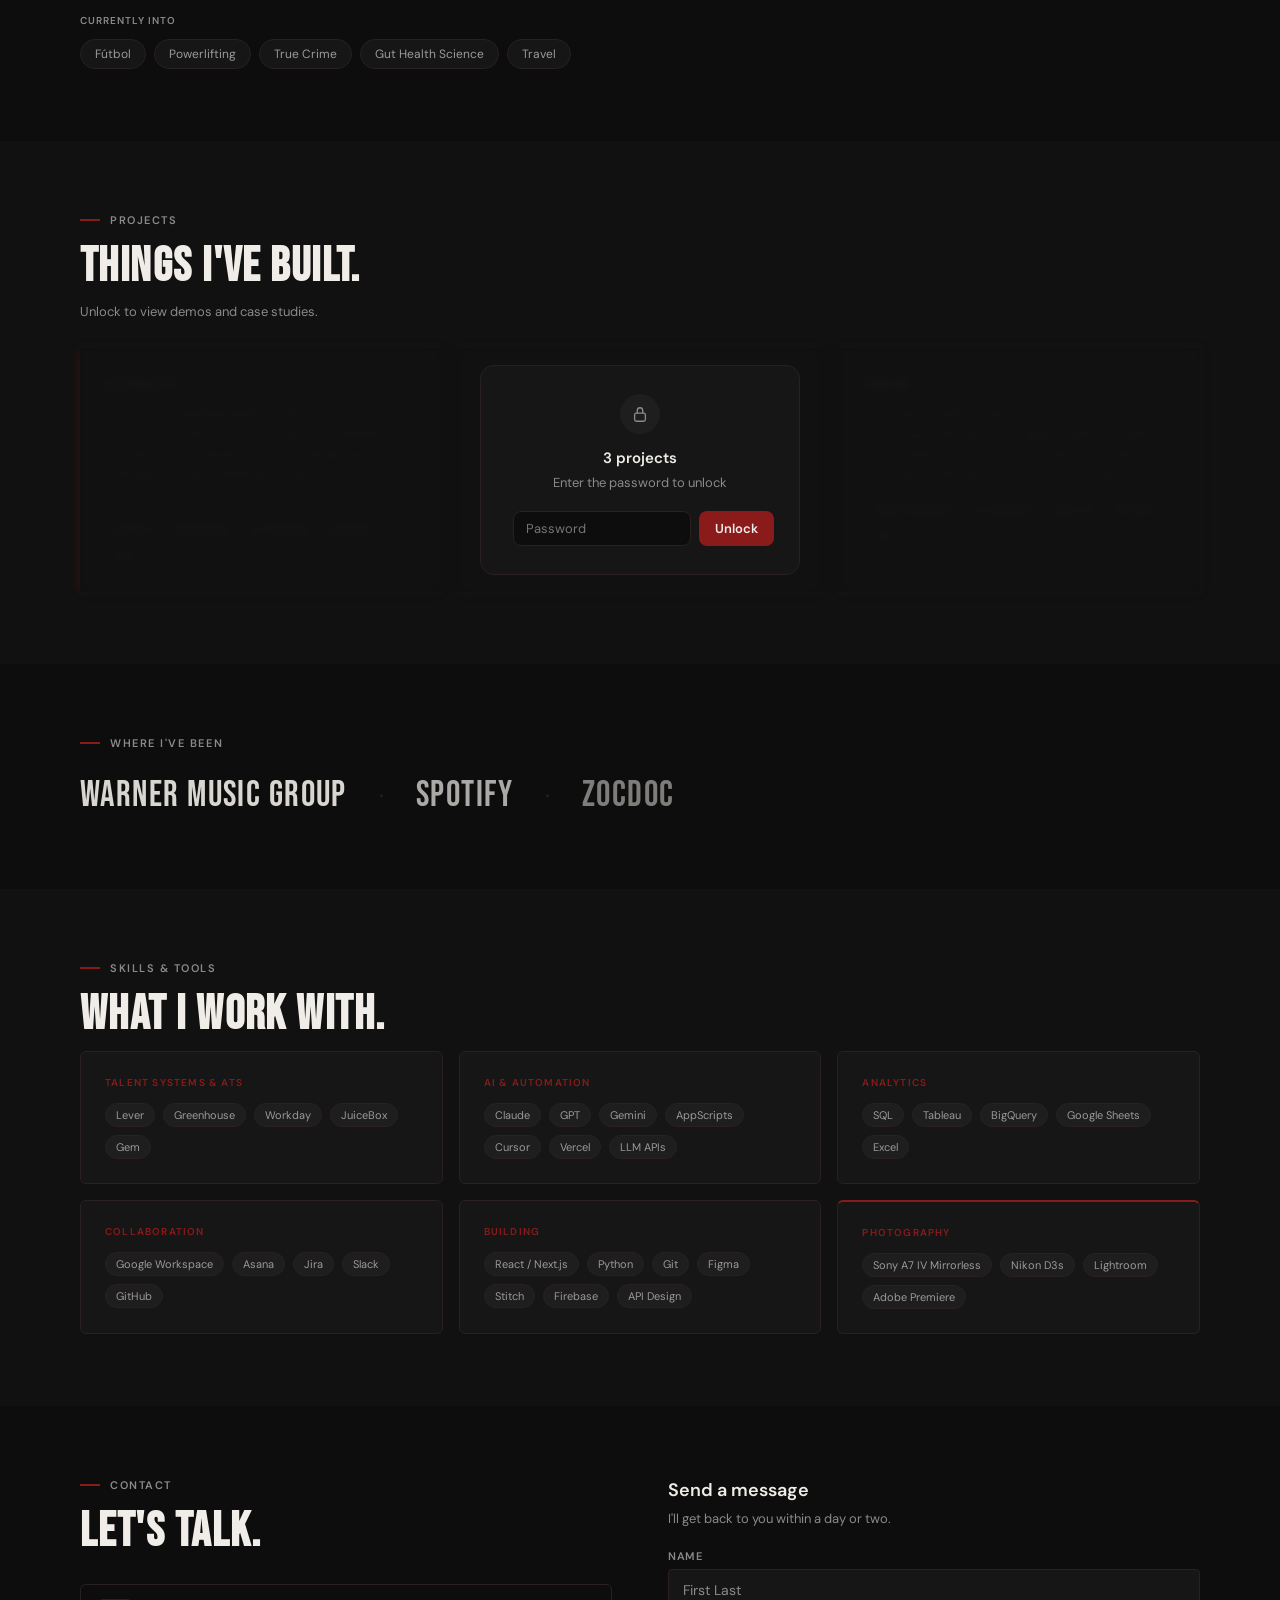
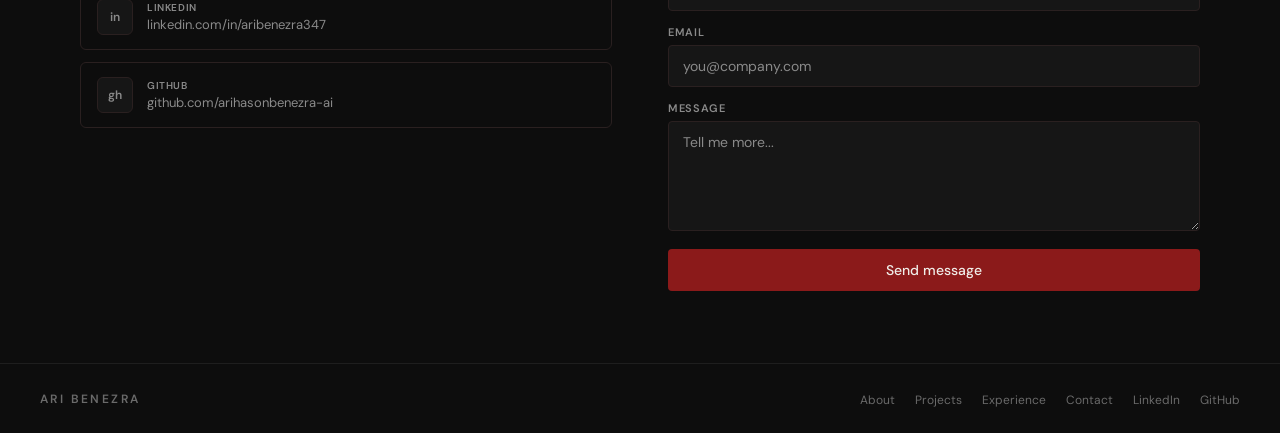
==== commit 28f6264b: "Bust cache for About photo so the new portrait loads. Co-authored-by: Cursor <cursoragent@cursor.com" ====
--- a/index.html
+++ b/index.html
@@ -328,7 +328,7 @@
         </div>
       </div>
       <div class="about-photo-col">
-        <img class="about-img" src="images/ari.jpg" alt="Ari Benezra"/>
+        <img class="about-img" src="images/ari.jpg?v=2" alt="Ari Benezra"/>
       </div>
     </div>
   </div>
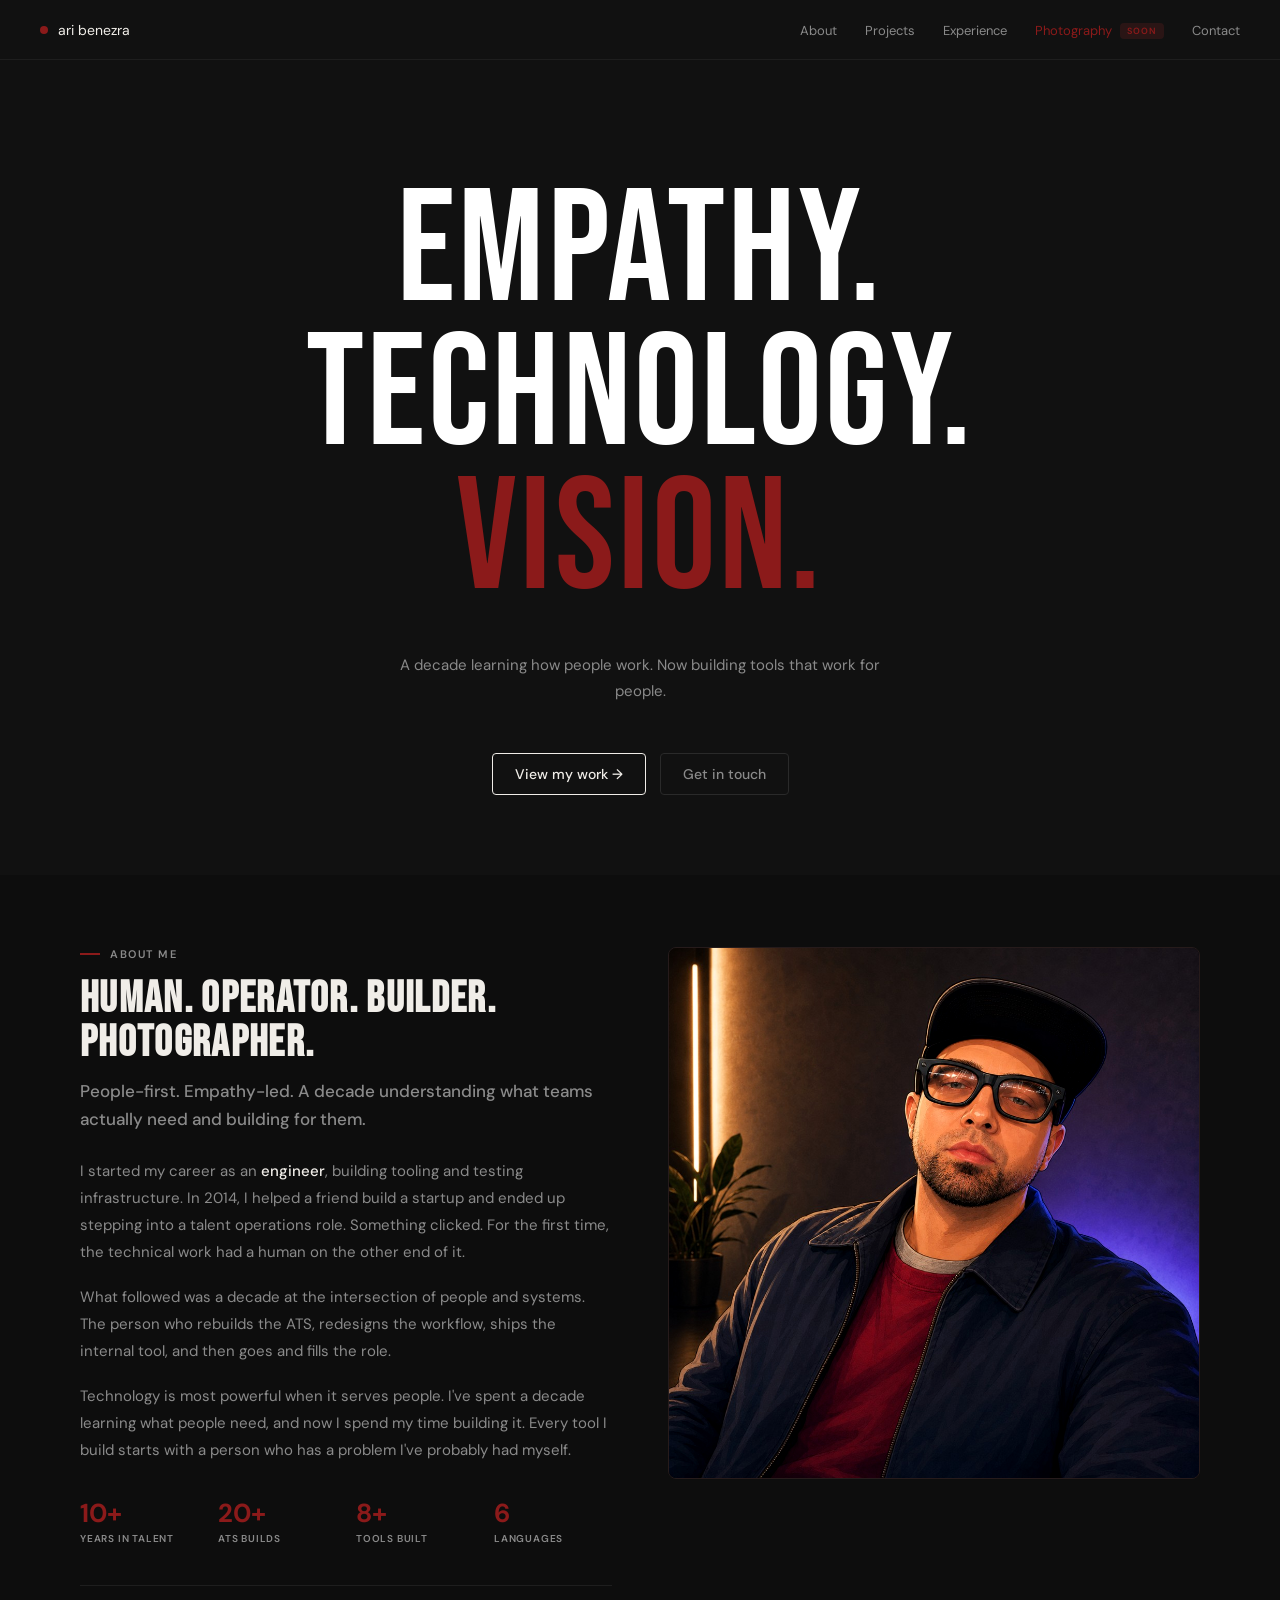
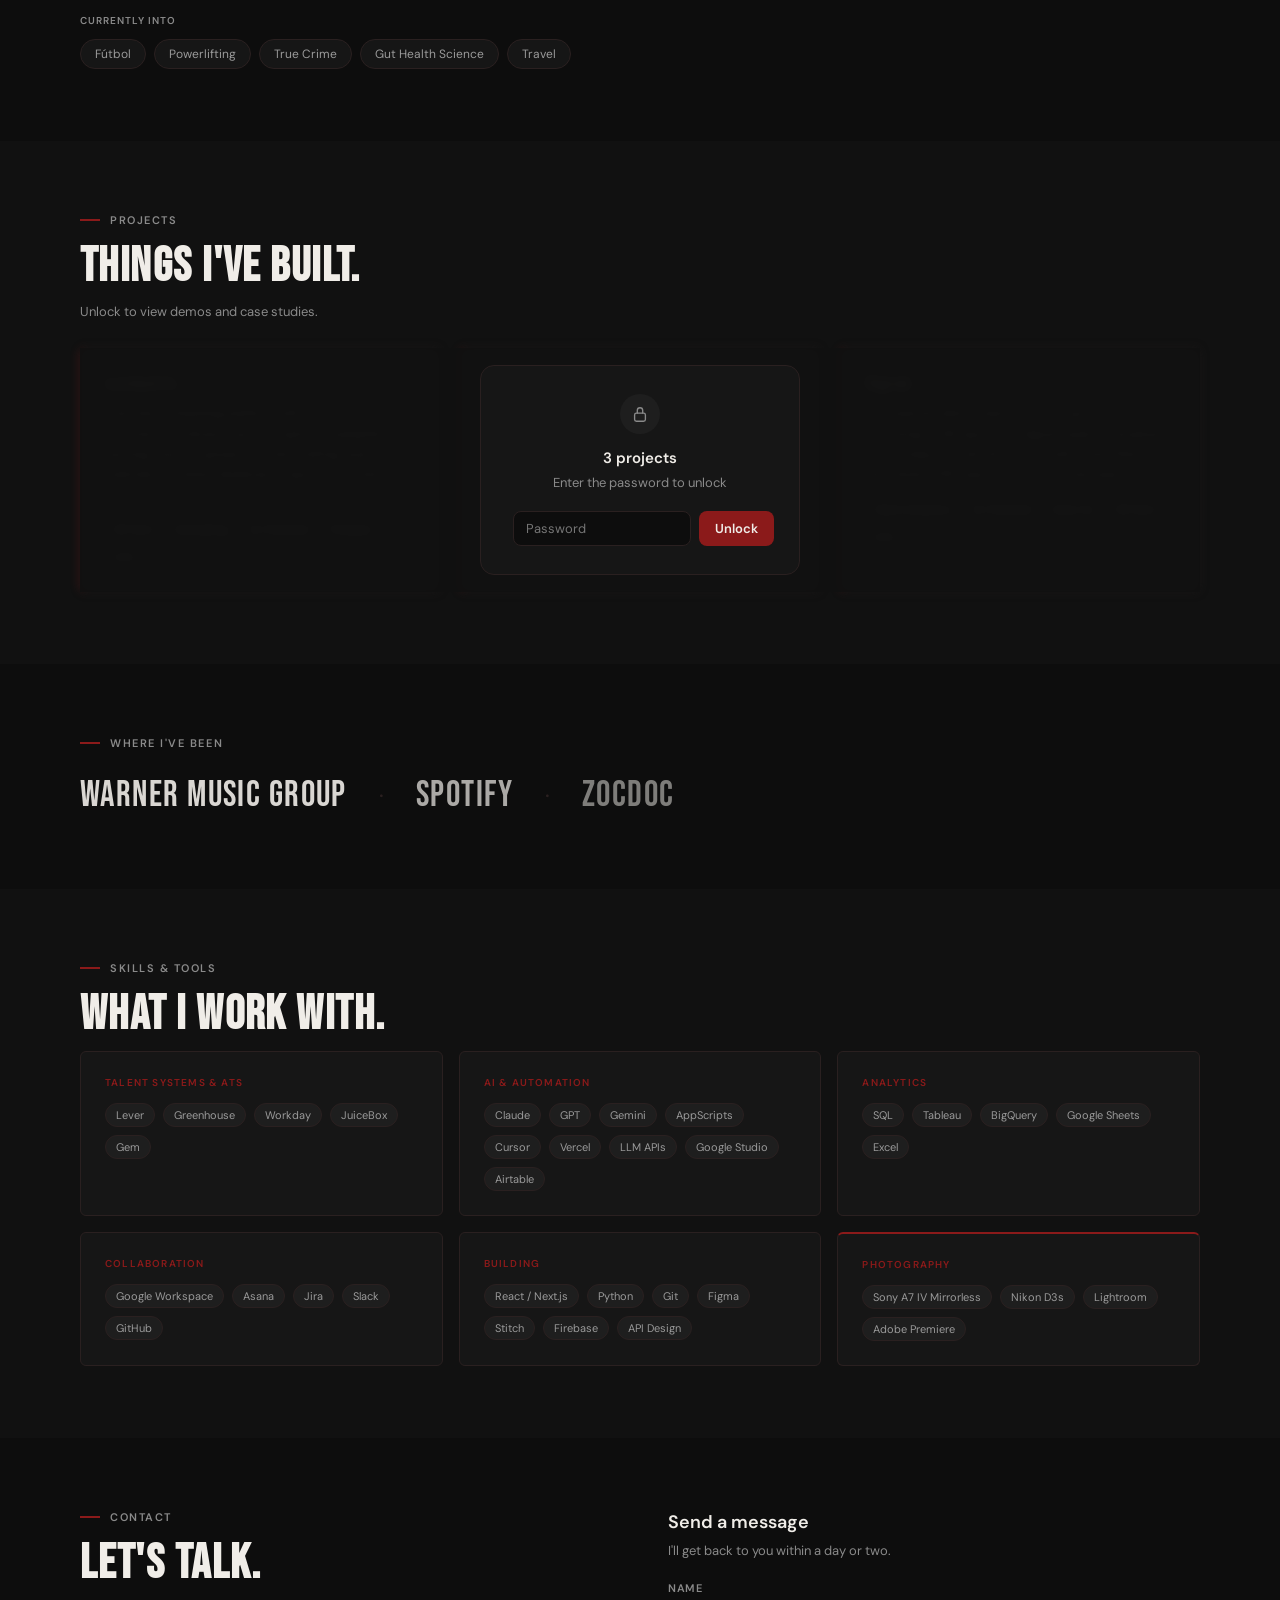
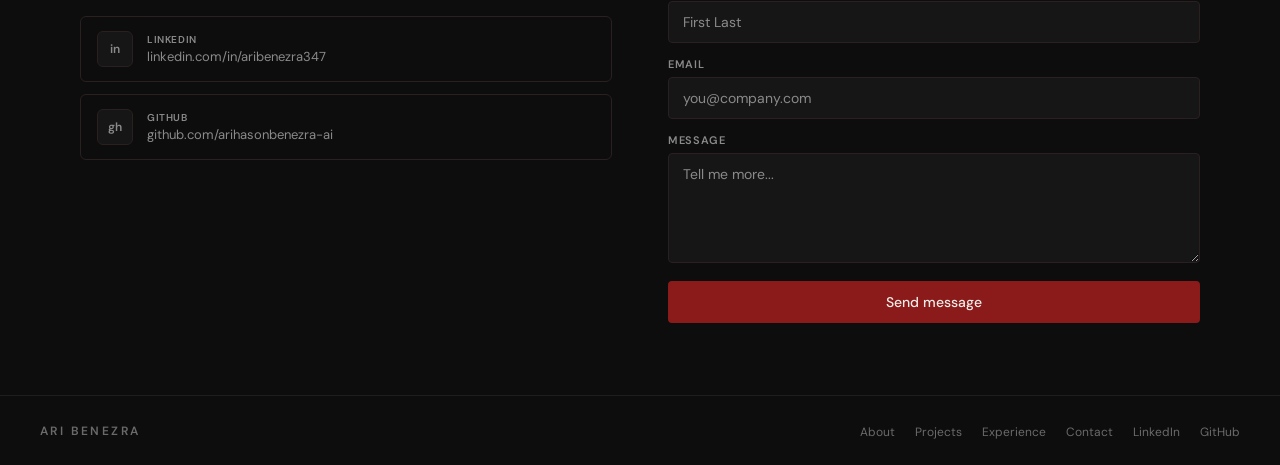
==== commit f1bb4ac5: "Add Google Studio and Airtable to AI & Automation skills. Co-authored-by: Cursor <cursoragent@cursor" ====
--- a/index.html
+++ b/index.html
@@ -397,7 +397,7 @@
     <h2 class="section-title">WHAT I WORK WITH.</h2>
     <div class="skills-grid">
       <div class="skill-group"><div class="skill-group-title">Talent Systems &amp; ATS</div><div class="skill-chips"><span class="skill-chip">Lever</span><span class="skill-chip">Greenhouse</span><span class="skill-chip">Workday</span><span class="skill-chip">JuiceBox</span><span class="skill-chip">Gem</span></div></div>
-      <div class="skill-group"><div class="skill-group-title">AI &amp; Automation</div><div class="skill-chips"><span class="skill-chip">Claude</span><span class="skill-chip">GPT</span><span class="skill-chip">Gemini</span><span class="skill-chip">AppScripts</span><span class="skill-chip">Cursor</span><span class="skill-chip">Vercel</span><span class="skill-chip">LLM APIs</span></div></div>
+      <div class="skill-group"><div class="skill-group-title">AI &amp; Automation</div><div class="skill-chips"><span class="skill-chip">Claude</span><span class="skill-chip">GPT</span><span class="skill-chip">Gemini</span><span class="skill-chip">AppScripts</span><span class="skill-chip">Cursor</span><span class="skill-chip">Vercel</span><span class="skill-chip">LLM APIs</span><span class="skill-chip">Google Studio</span><span class="skill-chip">Airtable</span></div></div>
       <div class="skill-group"><div class="skill-group-title">Analytics</div><div class="skill-chips"><span class="skill-chip">SQL</span><span class="skill-chip">Tableau</span><span class="skill-chip">BigQuery</span><span class="skill-chip">Google Sheets</span><span class="skill-chip">Excel</span></div></div>
       <div class="skill-group"><div class="skill-group-title">Collaboration</div><div class="skill-chips"><span class="skill-chip">Google Workspace</span><span class="skill-chip">Asana</span><span class="skill-chip">Jira</span><span class="skill-chip">Slack</span><span class="skill-chip">GitHub</span></div></div>
       <div class="skill-group"><div class="skill-group-title">Building</div><div class="skill-chips"><span class="skill-chip">React / Next.js</span><span class="skill-chip">Python</span><span class="skill-chip">Git</span><span class="skill-chip">Figma</span><span class="skill-chip">Stitch</span><span class="skill-chip">Firebase</span><span class="skill-chip">API Design</span></div></div>
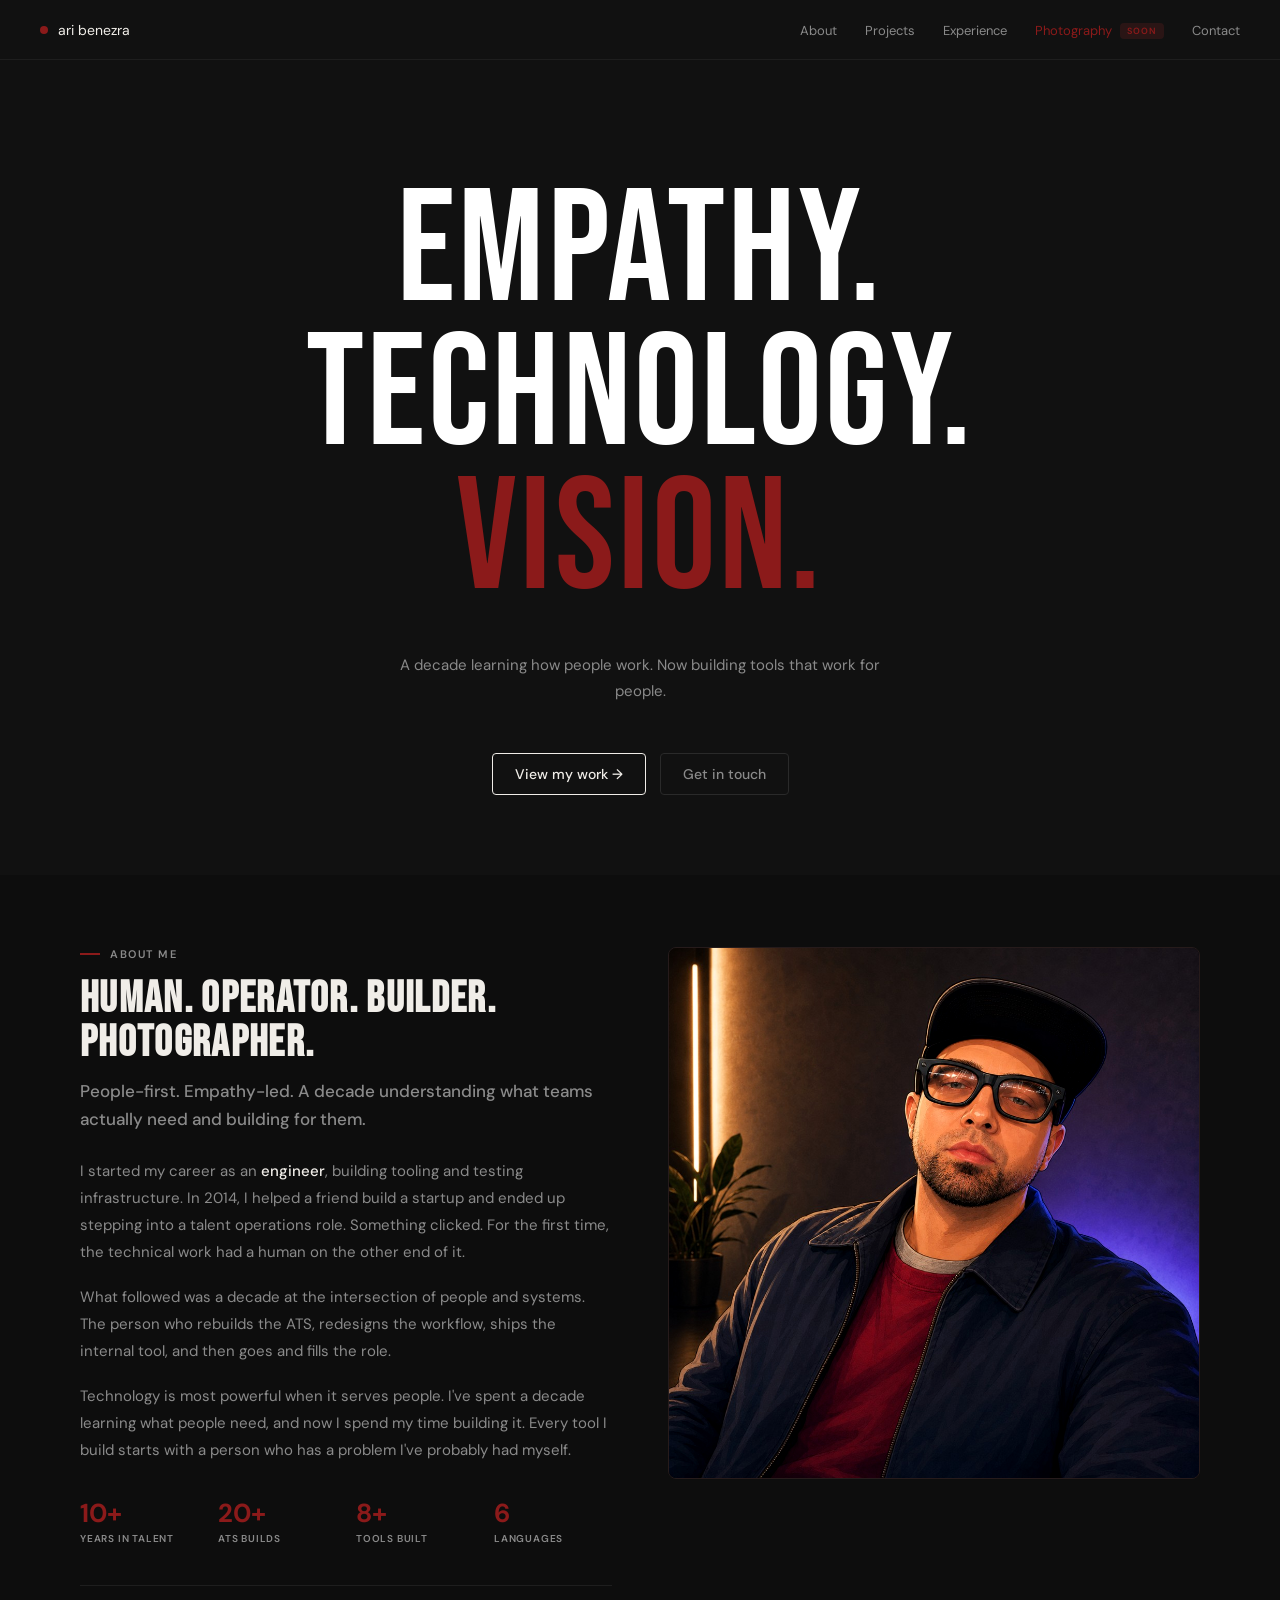
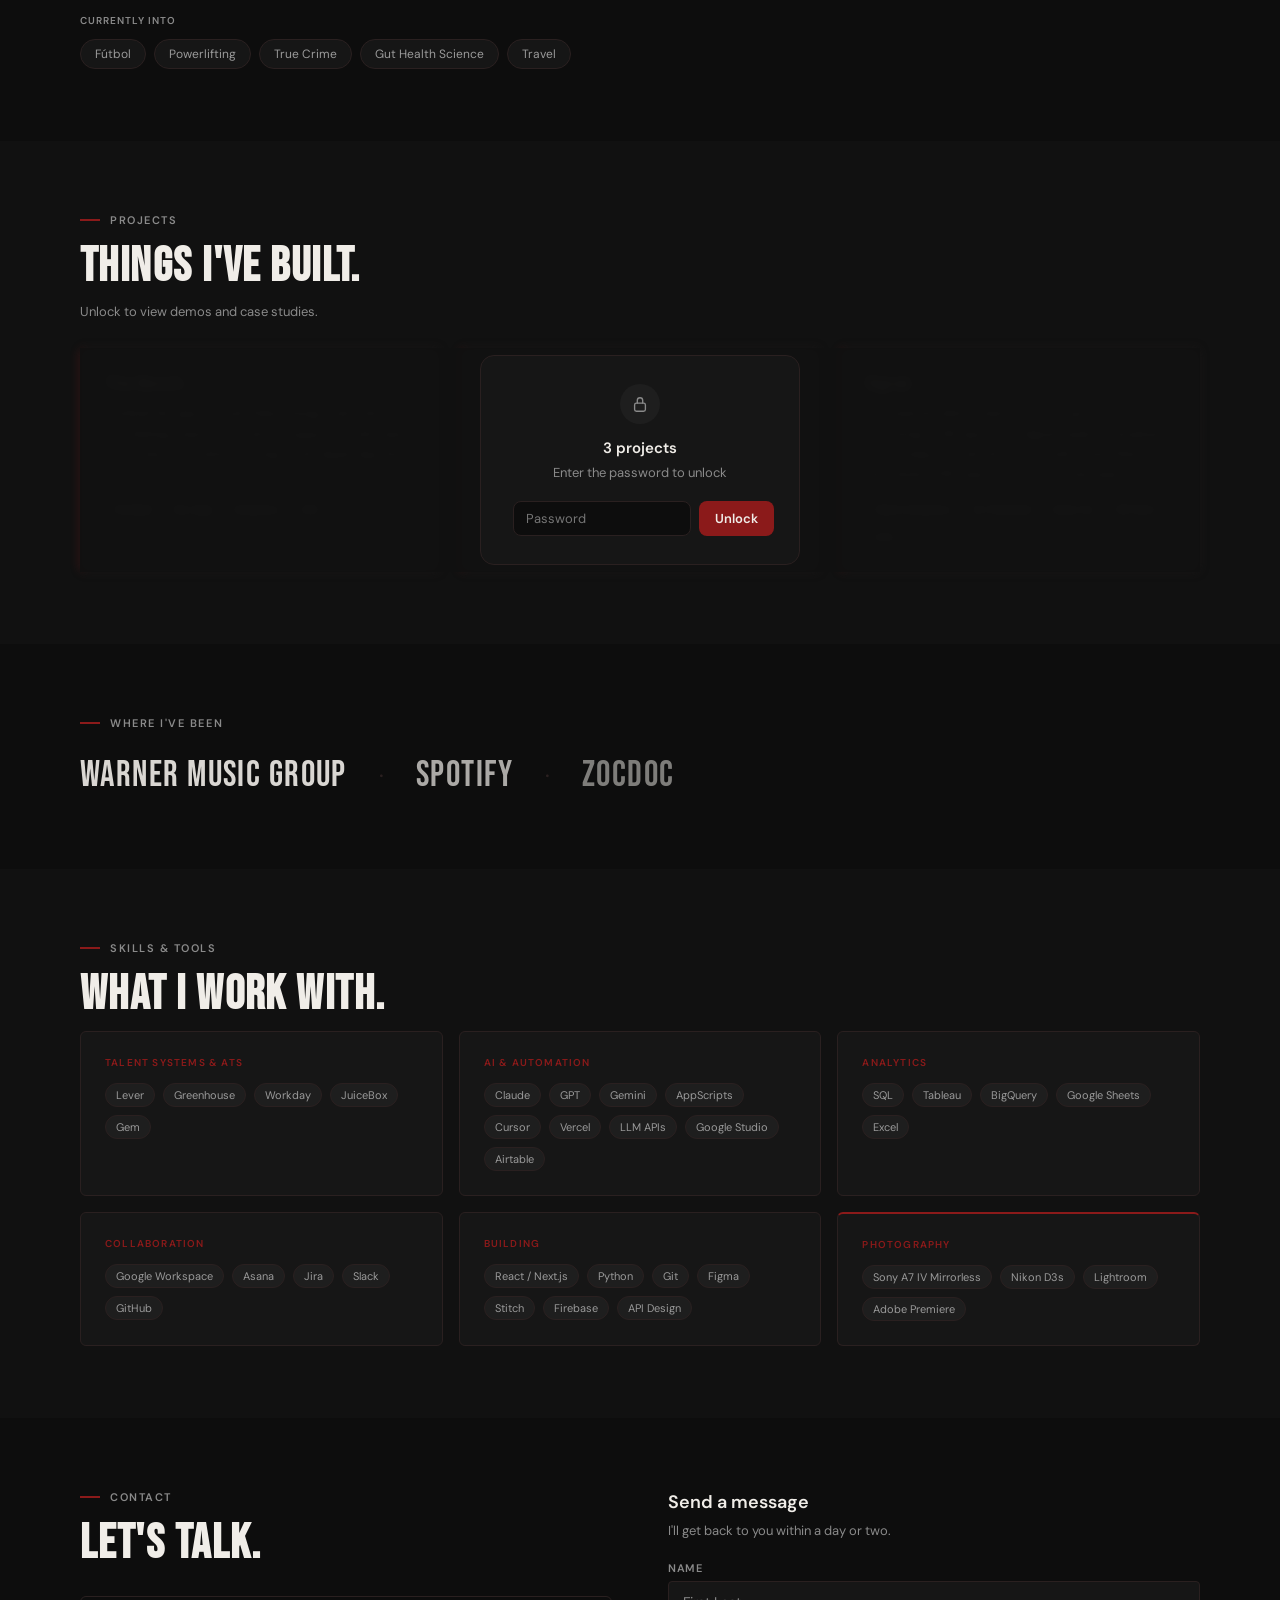
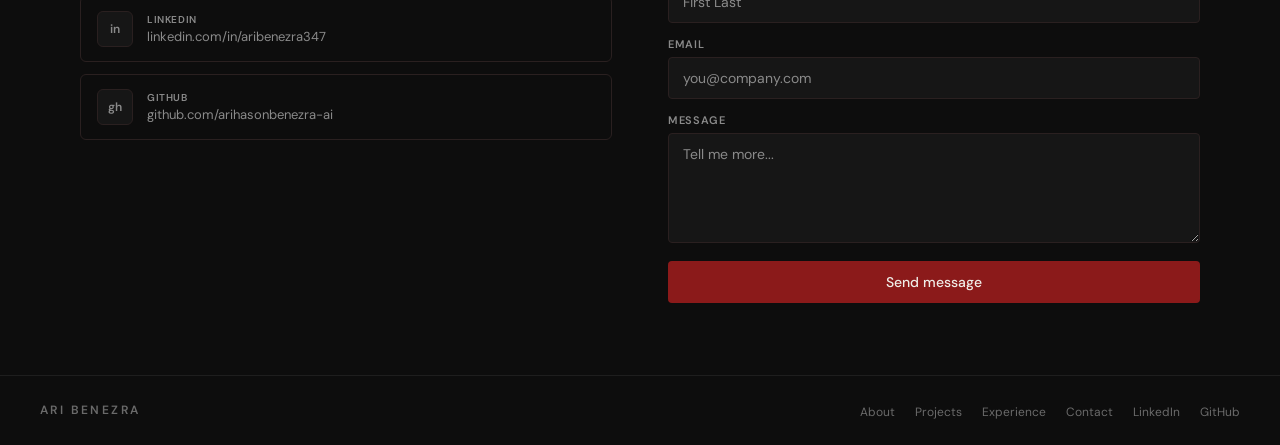
==== commit d8e0288a: "Replace Locked In with The Bench football fan app. Co-authored-by: Cursor <cursoragent@cursor.com>" ====
--- a/index.html
+++ b/index.html
@@ -342,9 +342,9 @@
     <p class="proj-subtitle">Unlock to view demos and case studies.</p>
     <div class="project-cards" style="position:relative">
       <div id="proj-card-1" class="project-card" style="cursor:default;filter:blur(5px);pointer-events:none;user-select:none;opacity:.7">
-        <h3>Locked In.</h3>
-        <p>Interview scheduling platform with a recruiter/coordinator persona split. AI availability parsing, resume upload, AI email drafting, dual calendar previews, dashboard, reports, and historic archive.</p>
-        <div class="project-tags"><span class="ptag">HR Tech</span><span class="ptag">Scheduling</span><span class="ptag">AI-Powered</span><span class="ptag">Firebase</span><span class="ptag">Live</span></div>
+        <h3>The Bench.</h3>
+        <p>Football fan app for matchday energy, club intel, and live-feeling analytics — built for supporters who want more than a scoreline. Coming to the Apple App Store soon.</p>
+        <div class="project-tags"><span class="ptag">Football</span><span class="ptag">Fan App</span><span class="ptag">Analytics</span><span class="ptag">iOS</span></div>
       </div>
       <div id="proj-card-2" class="project-card" style="cursor:default;filter:blur(5px);pointer-events:none;user-select:none;opacity:.7">
         <h3>Ezzy.</h3>
@@ -453,7 +453,7 @@
     var overlay = document.getElementById('projects-unlock-overlay');
     var cards = [
       { id: 'proj-card-3', links: '<div class="project-card-links" style="display:flex;gap:10px;margin-top:16px;flex-wrap:wrap"><a href="https://aribenezra.com/signal" target="_blank" rel="noopener noreferrer" style="display:inline-flex;align-items:center;gap:6px;font-size:12px;font-weight:500;color:#F0EDE8;text-decoration:none;background:#8B1A1A;padding:8px 16px;border-radius:4px">Learn More ↗</a></div>' },
-      { id: 'proj-card-1', links: '<div class="project-card-links" style="display:flex;gap:10px;margin-top:16px;flex-wrap:wrap"><a href="https://aribenezra.com/lockedin" target="_blank" rel="noopener noreferrer" style="display:inline-flex;align-items:center;gap:6px;font-size:12px;font-weight:500;color:#F0EDE8;text-decoration:none;background:#8B1A1A;padding:8px 16px;border-radius:4px">Learn More ↗</a></div>' },
+      { id: 'proj-card-1', links: '<div class="project-card-links" style="display:flex;gap:10px;margin-top:16px;flex-wrap:wrap"><a href="https://thebenchfc.com" target="_blank" rel="noopener noreferrer" style="display:inline-flex;align-items:center;gap:6px;font-size:12px;font-weight:500;color:#F0EDE8;text-decoration:none;background:#8B1A1A;padding:8px 16px;border-radius:4px">Visit Site ↗</a></div>' },
       { id: 'proj-card-2', links: '<div class="project-card-links" style="display:flex;gap:10px;margin-top:16px;flex-wrap:wrap"><a href="https://meetezzy.com" target="_blank" rel="noopener noreferrer" style="display:inline-flex;align-items:center;gap:6px;font-size:12px;font-weight:500;color:#F0EDE8;text-decoration:none;background:#8B1A1A;padding:8px 16px;border-radius:4px">Learn More ↗</a></div>' }
     ];
     cards.forEach(function(c) {
